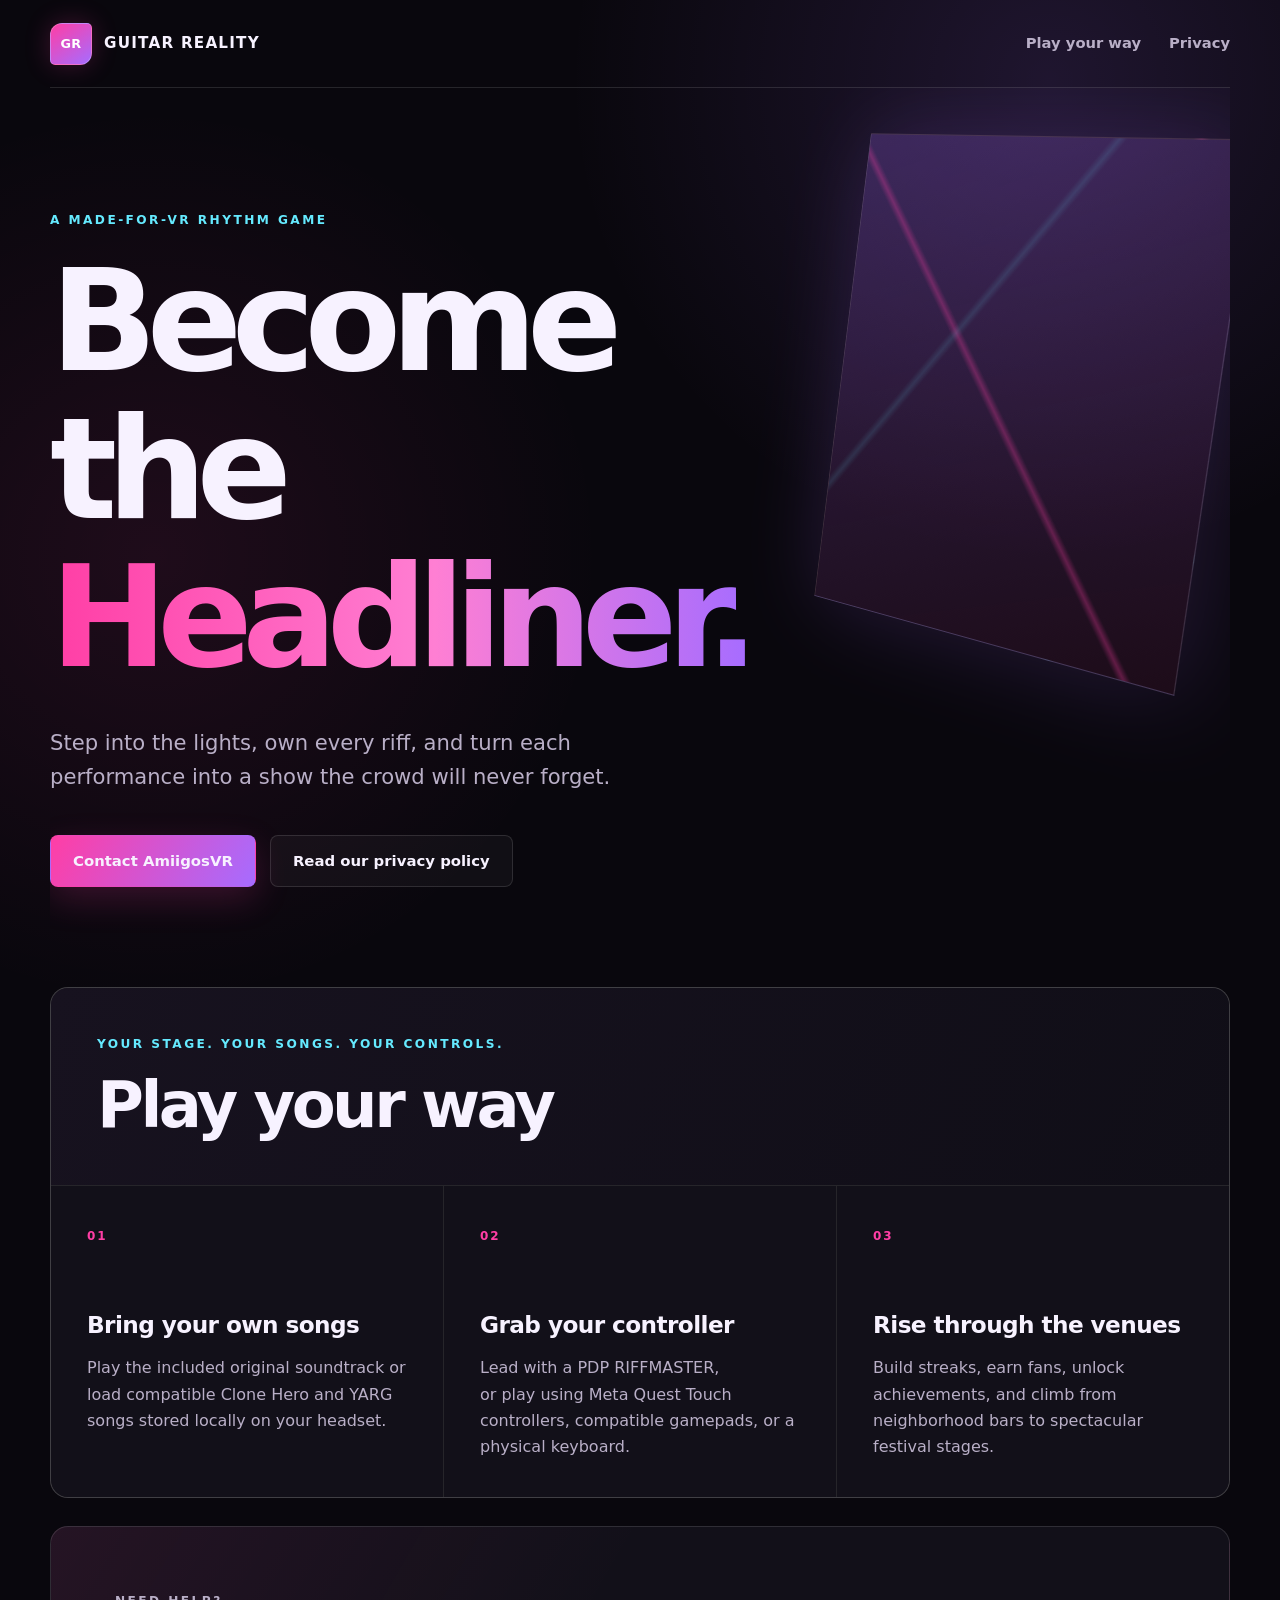
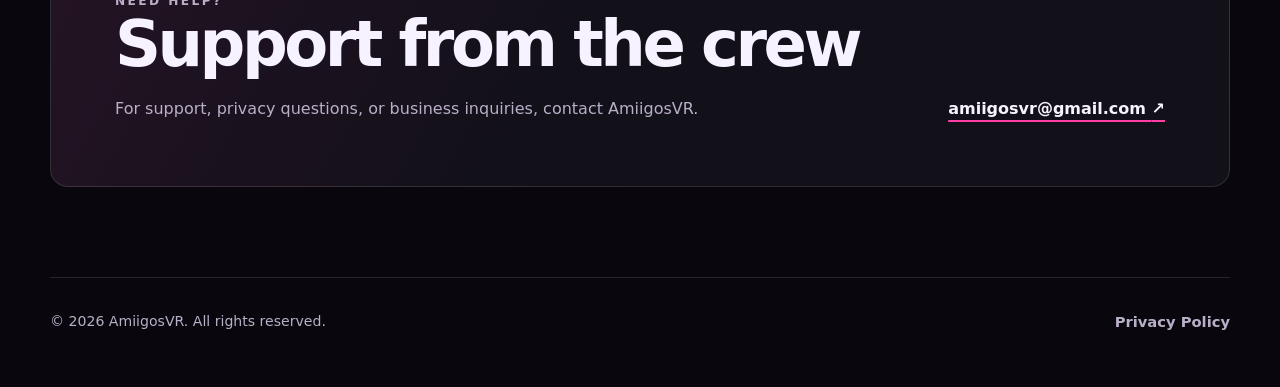
==== index.html @ 7bbe84a9 "Hello World!" ====
<!doctype html>
<html lang="en">
<head>
  <meta charset="utf-8">
  <meta name="viewport" content="width=device-width, initial-scale=1">
  <meta name="description" content="Guitar Reality is a made-for-VR five-fret rhythm game for Meta Quest.">
  <meta name="theme-color" content="#09070d">
  <title>Guitar Reality | Become the Headliner</title>
  <link rel="stylesheet" href="styles.css">
</head>
<body>
  <header class="site-header">
    <a class="brand" href="./" aria-label="Guitar Reality home">
      <span class="brand-mark" aria-hidden="true">GR</span>
      <span>Guitar Reality</span>
    </a>
    <nav aria-label="Primary navigation">
      <a href="#play">Play your way</a>
      <a href="privacy/">Privacy</a>
    </nav>
  </header>

  <main>
    <section class="hero">
      <div class="stage-glow" aria-hidden="true"></div>
      <p class="eyebrow">A made-for-VR rhythm game</p>
      <h1>Become the<br><span>Headliner.</span></h1>
      <p class="hero-copy">
        Step into the lights, own every riff, and turn each performance into a show
        the crowd will never forget.
      </p>
      <div class="hero-actions">
        <a class="button button-primary" href="mailto:amiigosvr@gmail.com">Contact AmiigosVR</a>
        <a class="button button-secondary" href="privacy/">Read our privacy policy</a>
      </div>
    </section>

    <section class="feature-grid" id="play" aria-labelledby="play-title">
      <div class="section-heading">
        <p class="eyebrow">Your stage. Your songs. Your controls.</p>
        <h2 id="play-title">Play your way</h2>
      </div>

      <article class="feature-card">
        <span class="feature-number" aria-hidden="true">01</span>
        <h3>Bring your own songs</h3>
        <p>
          Play the included original soundtrack or load compatible Clone Hero and
          YARG songs stored locally on your headset.
        </p>
      </article>

      <article class="feature-card">
        <span class="feature-number" aria-hidden="true">02</span>
        <h3>Grab your controller</h3>
        <p>
          Lead with a PDP RIFFMASTER, or play using Meta Quest Touch controllers,
          compatible gamepads, or a physical keyboard.
        </p>
      </article>

      <article class="feature-card">
        <span class="feature-number" aria-hidden="true">03</span>
        <h3>Rise through the venues</h3>
        <p>
          Build streaks, earn fans, unlock achievements, and climb from neighborhood
          bars to spectacular festival stages.
        </p>
      </article>
    </section>

    <section class="support-panel" aria-labelledby="support-title">
      <div>
        <p class="eyebrow">Need help?</p>
        <h2 id="support-title">Support from the crew</h2>
        <p>For support, privacy questions, or business inquiries, contact AmiigosVR.</p>
      </div>
      <a class="text-link" href="mailto:amiigosvr@gmail.com">amiigosvr@gmail.com <span aria-hidden="true">&#8599;</span></a>
    </section>
  </main>

  <footer>
    <p>&copy; 2026 AmiigosVR. All rights reserved.</p>
    <a href="privacy/">Privacy Policy</a>
  </footer>
</body>
</html>
---- styles.css ----
:root {
  color-scheme: dark;
  --background: #09070d;
  --surface: #121019;
  --surface-raised: #1a1623;
  --text: #f7f2ff;
  --muted: #b9afc7;
  --line: rgba(255, 255, 255, 0.12);
  --pink: #ff3ea5;
  --violet: #a66cff;
  --cyan: #65eaff;
  --max-width: 1180px;
}

* {
  box-sizing: border-box;
}

html {
  scroll-behavior: smooth;
}

body {
  margin: 0;
  min-width: 320px;
  background:
    radial-gradient(circle at 82% 4%, rgba(166, 108, 255, 0.14), transparent 30rem),
    radial-gradient(circle at 12% 28%, rgba(255, 62, 165, 0.09), transparent 28rem),
    var(--background);
  color: var(--text);
  font-family: Inter, ui-sans-serif, system-ui, -apple-system, BlinkMacSystemFont, "Segoe UI", sans-serif;
  line-height: 1.65;
  -webkit-font-smoothing: antialiased;
}

a {
  color: inherit;
}

a:focus-visible {
  outline: 3px solid var(--cyan);
  outline-offset: 4px;
}

.site-header,
main,
footer {
  width: min(calc(100% - 40px), var(--max-width));
  margin-inline: auto;
}

.site-header {
  display: flex;
  align-items: center;
  justify-content: space-between;
  min-height: 88px;
  border-bottom: 1px solid var(--line);
}

.brand {
  display: inline-flex;
  align-items: center;
  gap: 12px;
  color: var(--text);
  font-size: 0.95rem;
  font-weight: 800;
  letter-spacing: 0.08em;
  text-decoration: none;
  text-transform: uppercase;
}

.brand-mark {
  display: grid;
  width: 42px;
  height: 42px;
  place-items: center;
  border: 1px solid rgba(255, 255, 255, 0.22);
  border-radius: 12px 5px 12px 5px;
  background: linear-gradient(145deg, var(--pink), var(--violet));
  box-shadow: 0 0 26px rgba(255, 62, 165, 0.22);
  color: white;
  font-size: 0.8rem;
  letter-spacing: 0.03em;
}

nav {
  display: flex;
  gap: 28px;
}

nav a,
footer a {
  color: var(--muted);
  font-size: 0.92rem;
  font-weight: 650;
  text-decoration: none;
}

nav a:hover,
nav a[aria-current="page"],
footer a:hover {
  color: var(--text);
}

.hero {
  position: relative;
  overflow: hidden;
  min-height: 690px;
  padding: 122px 0 100px;
}

.stage-glow {
  position: absolute;
  z-index: -1;
  top: 50px;
  right: 2%;
  width: 390px;
  height: 510px;
  transform: perspective(600px) rotateY(-17deg) rotateZ(8deg);
  border: 1px solid rgba(255, 255, 255, 0.12);
  background:
    linear-gradient(125deg, transparent 35%, rgba(101, 234, 255, 0.12) 36%, transparent 37%),
    linear-gradient(55deg, transparent 45%, rgba(255, 62, 165, 0.3) 46%, transparent 47%),
    linear-gradient(160deg, rgba(166, 108, 255, 0.26), rgba(255, 62, 165, 0.08));
  box-shadow: 0 0 90px rgba(166, 108, 255, 0.18);
}

.eyebrow {
  margin: 0 0 18px;
  color: var(--cyan);
  font-size: 0.76rem;
  font-weight: 850;
  letter-spacing: 0.2em;
  text-transform: uppercase;
}

h1,
h2,
h3,
p {
  text-wrap: pretty;
}

h1,
h2,
h3 {
  line-height: 1.05;
}

.hero h1 {
  max-width: 780px;
  margin: 0;
  font-size: clamp(4.4rem, 11vw, 9.2rem);
  letter-spacing: -0.075em;
}

.hero h1 span {
  background: linear-gradient(90deg, var(--pink), #ff7fd3 55%, var(--violet));
  background-clip: text;
  color: transparent;
}

.hero-copy {
  max-width: 620px;
  margin: 34px 0 0;
  color: var(--muted);
  font-size: clamp(1.08rem, 2vw, 1.32rem);
}

.hero-actions {
  display: flex;
  flex-wrap: wrap;
  gap: 14px;
  margin-top: 40px;
}

.button {
  display: inline-flex;
  min-height: 52px;
  align-items: center;
  justify-content: center;
  padding: 0 22px;
  border: 1px solid transparent;
  border-radius: 8px;
  font-size: 0.93rem;
  font-weight: 800;
  text-decoration: none;
}

.button-primary {
  background: linear-gradient(120deg, var(--pink), var(--violet));
  box-shadow: 0 12px 35px rgba(255, 62, 165, 0.18);
}

.button-primary:hover {
  filter: brightness(1.12);
}

.button-secondary {
  border-color: var(--line);
  background: rgba(255, 255, 255, 0.035);
}

.button-secondary:hover {
  border-color: rgba(255, 255, 255, 0.3);
  background: rgba(255, 255, 255, 0.07);
}

.feature-grid {
  display: grid;
  grid-template-columns: repeat(3, 1fr);
  gap: 1px;
  overflow: hidden;
  border: 1px solid var(--line);
  border-radius: 18px;
  background: var(--line);
}

.section-heading {
  grid-column: 1 / -1;
  padding: 46px;
  background: linear-gradient(115deg, #17121f, #100e17);
}

.section-heading h2,
.support-panel h2 {
  margin: 0;
  font-size: clamp(2.2rem, 5vw, 4.2rem);
  letter-spacing: -0.055em;
}

.feature-card {
  min-height: 310px;
  padding: 36px;
  background: var(--surface);
}

.feature-number {
  color: var(--pink);
  font-size: 0.75rem;
  font-weight: 850;
  letter-spacing: 0.15em;
}

.feature-card h3 {
  margin: 64px 0 18px;
  font-size: 1.45rem;
  letter-spacing: -0.025em;
}

.feature-card p,
.support-panel p {
  margin: 0;
  color: var(--muted);
}

.support-panel {
  display: flex;
  align-items: end;
  justify-content: space-between;
  gap: 40px;
  margin-top: 28px;
  padding: 64px;
  border: 1px solid var(--line);
  border-radius: 18px;
  background:
    linear-gradient(120deg, rgba(255, 62, 165, 0.08), transparent 45%),
    var(--surface);
}

.support-panel p:not(.eyebrow) {
  max-width: 620px;
  margin-top: 18px;
}

.text-link {
  flex: 0 0 auto;
  color: var(--text);
  font-weight: 800;
  text-decoration-color: var(--pink);
  text-decoration-thickness: 2px;
  text-underline-offset: 6px;
}

.text-link:hover {
  color: var(--cyan);
}

footer {
  display: flex;
  justify-content: space-between;
  gap: 30px;
  margin-top: 90px;
  padding: 32px 0 52px;
  border-top: 1px solid var(--line);
  color: var(--muted);
  font-size: 0.88rem;
}

footer p {
  margin: 0;
}

.policy-shell {
  display: grid;
  grid-template-columns: minmax(250px, 0.72fr) minmax(0, 1.5fr);
  gap: clamp(50px, 8vw, 130px);
  padding-top: 92px;
}

.policy-intro {
  position: sticky;
  top: 40px;
  align-self: start;
}

.policy-intro h1 {
  margin: 0 0 28px;
  font-size: clamp(3.8rem, 7vw, 6.6rem);
  letter-spacing: -0.07em;
}

.effective-date {
  margin: 0 0 26px;
  color: var(--muted);
}

.policy-content {
  overflow: hidden;
  border: 1px solid var(--line);
  border-radius: 18px;
  background: rgba(18, 16, 25, 0.78);
}

.policy-lead {
  margin: 0;
  padding: 42px;
  border-bottom: 1px solid var(--line);
  color: var(--text);
  font-size: 1.3rem;
}

.policy-content section {
  padding: 38px 42px;
  border-bottom: 1px solid var(--line);
}

.policy-content section:last-child {
  border-bottom: 0;
}

.policy-content h2 {
  display: flex;
  gap: 14px;
  margin: 0 0 22px;
  font-size: 1.32rem;
  letter-spacing: -0.02em;
}

.policy-content h2 span {
  padding-top: 3px;
  color: var(--pink);
  font-size: 0.68rem;
  letter-spacing: 0.12em;
}

.policy-content p {
  margin: 0 0 16px;
  color: var(--muted);
}

.policy-content p:last-child {
  margin-bottom: 0;
}

.policy-content a {
  color: var(--cyan);
  text-underline-offset: 3px;
}

@media (max-width: 820px) {
  .hero {
    min-height: auto;
    padding: 88px 0;
  }

  .stage-glow {
    right: -230px;
    opacity: 0.7;
  }

  .feature-grid {
    grid-template-columns: 1fr;
  }

  .feature-card {
    min-height: 0;
  }

  .feature-card h3 {
    margin-top: 40px;
  }

  .support-panel {
    align-items: start;
    flex-direction: column;
    padding: 42px;
  }

  .policy-shell {
    grid-template-columns: 1fr;
    padding-top: 68px;
  }

  .policy-intro {
    position: static;
  }
}

@media (max-width: 560px) {
  .site-header,
  main,
  footer {
    width: min(calc(100% - 28px), var(--max-width));
  }

  .site-header {
    align-items: flex-start;
    flex-direction: column;
    justify-content: center;
    gap: 16px;
    padding: 18px 0;
  }

  nav {
    gap: 20px;
  }

  .hero h1 {
    font-size: clamp(3.5rem, 18vw, 5.6rem);
  }

  .hero-actions,
  .button {
    width: 100%;
  }

  .section-heading,
  .feature-card,
  .support-panel,
  .policy-lead,
  .policy-content section {
    padding: 30px 25px;
  }

  footer {
    align-items: flex-start;
    flex-direction: column;
  }
}

@media (prefers-reduced-motion: reduce) {
  html {
    scroll-behavior: auto;
  }
}
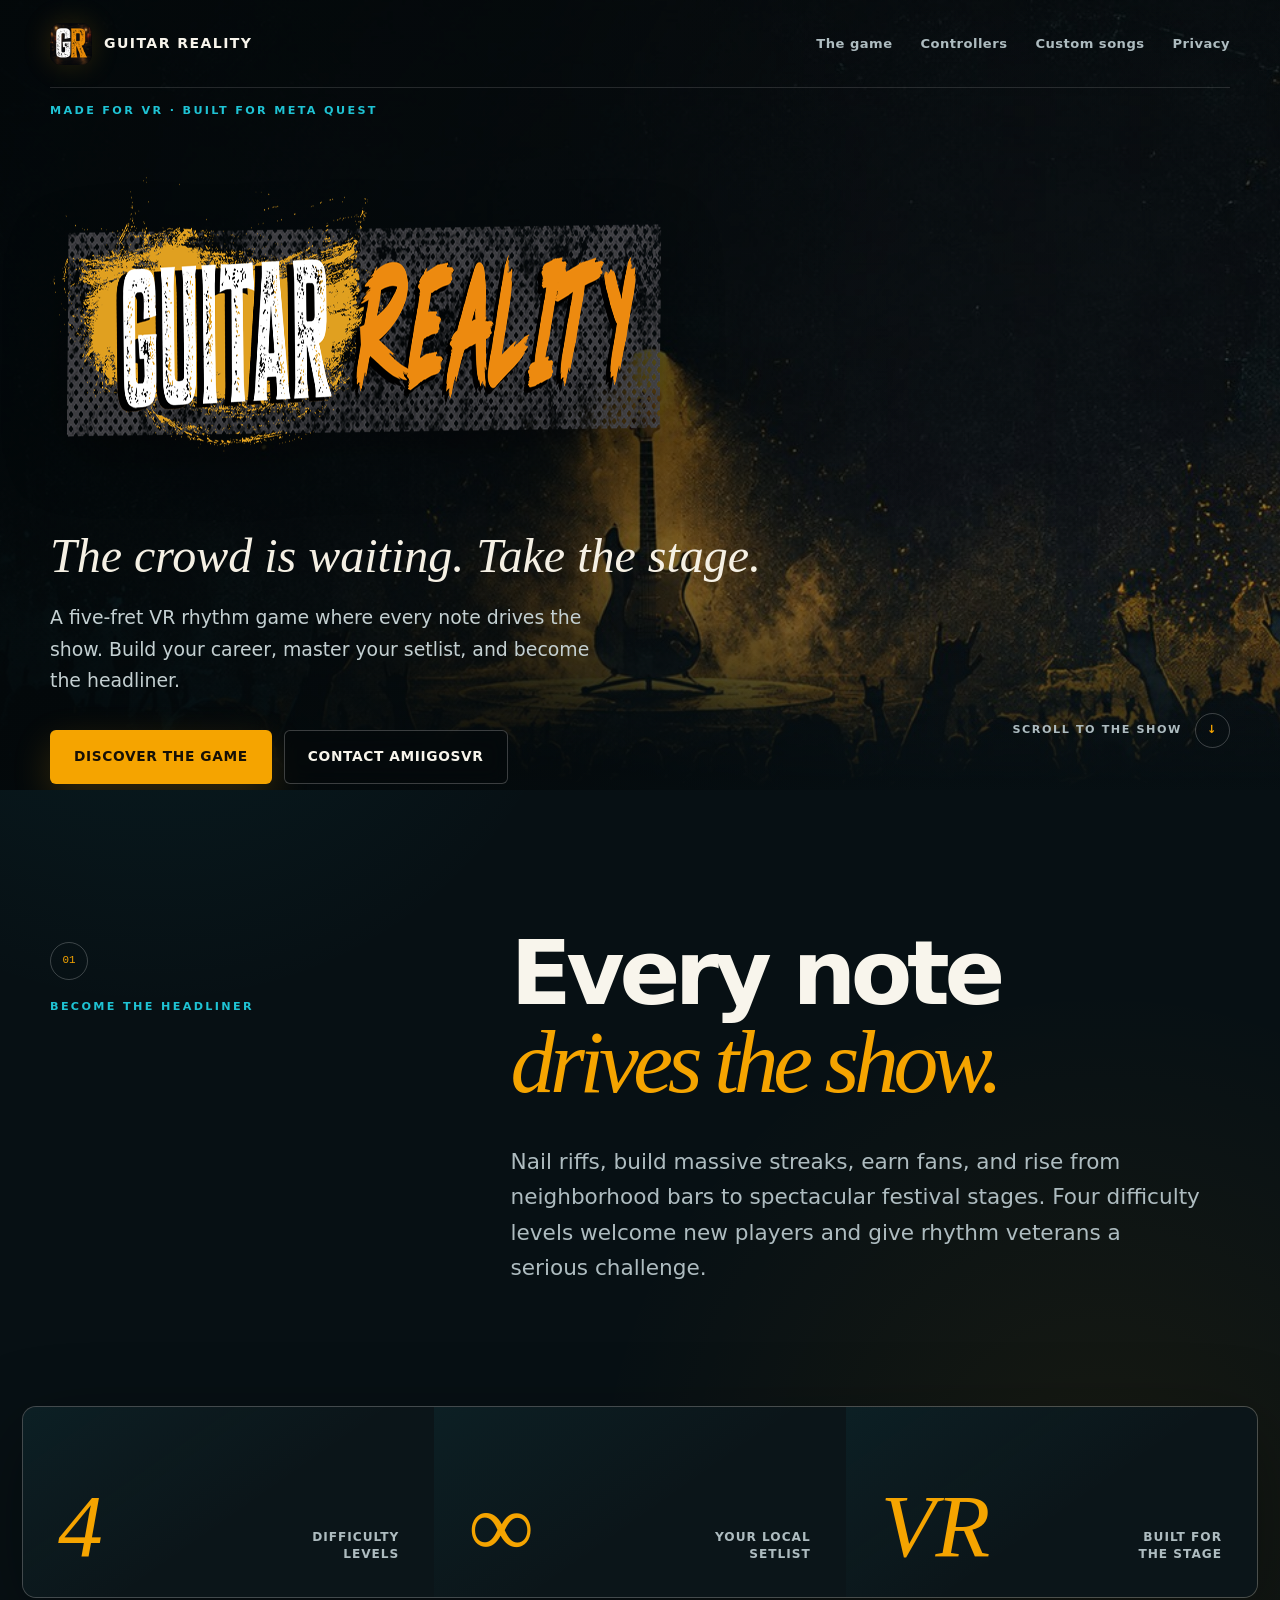
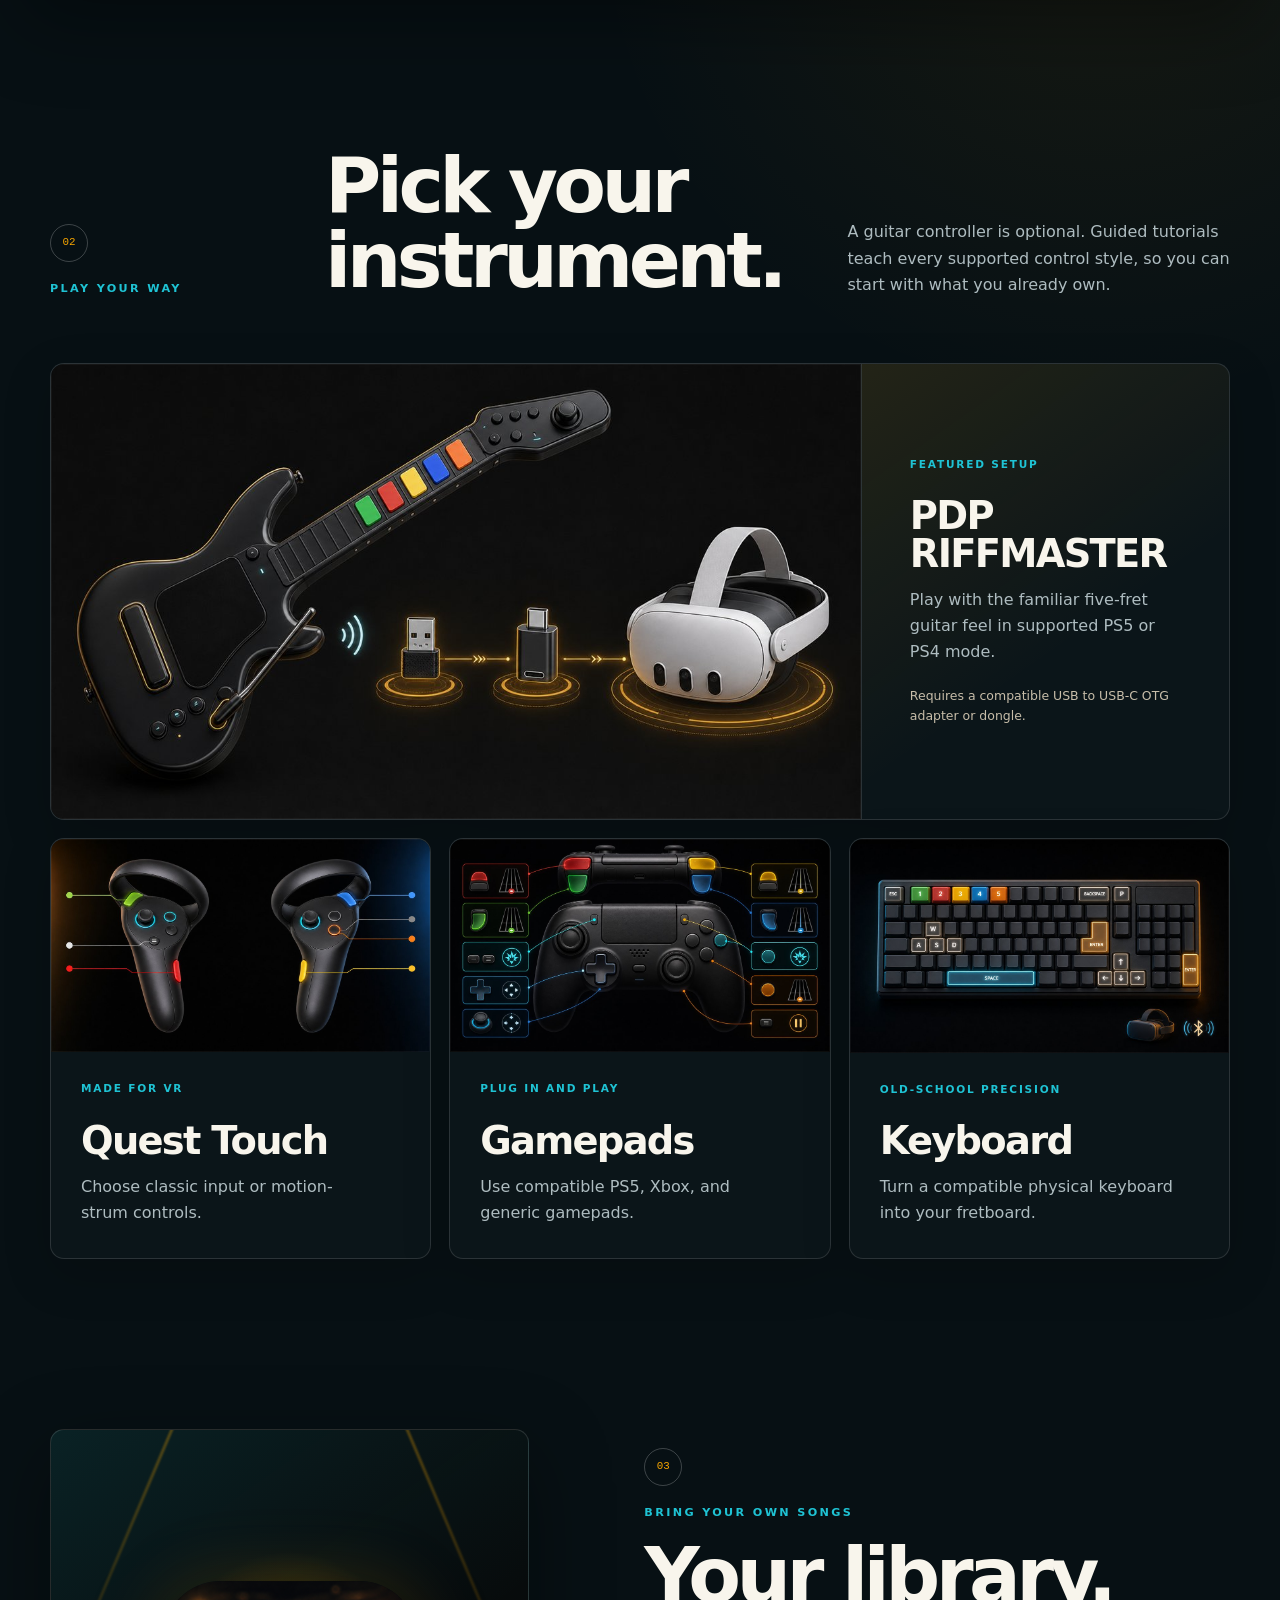
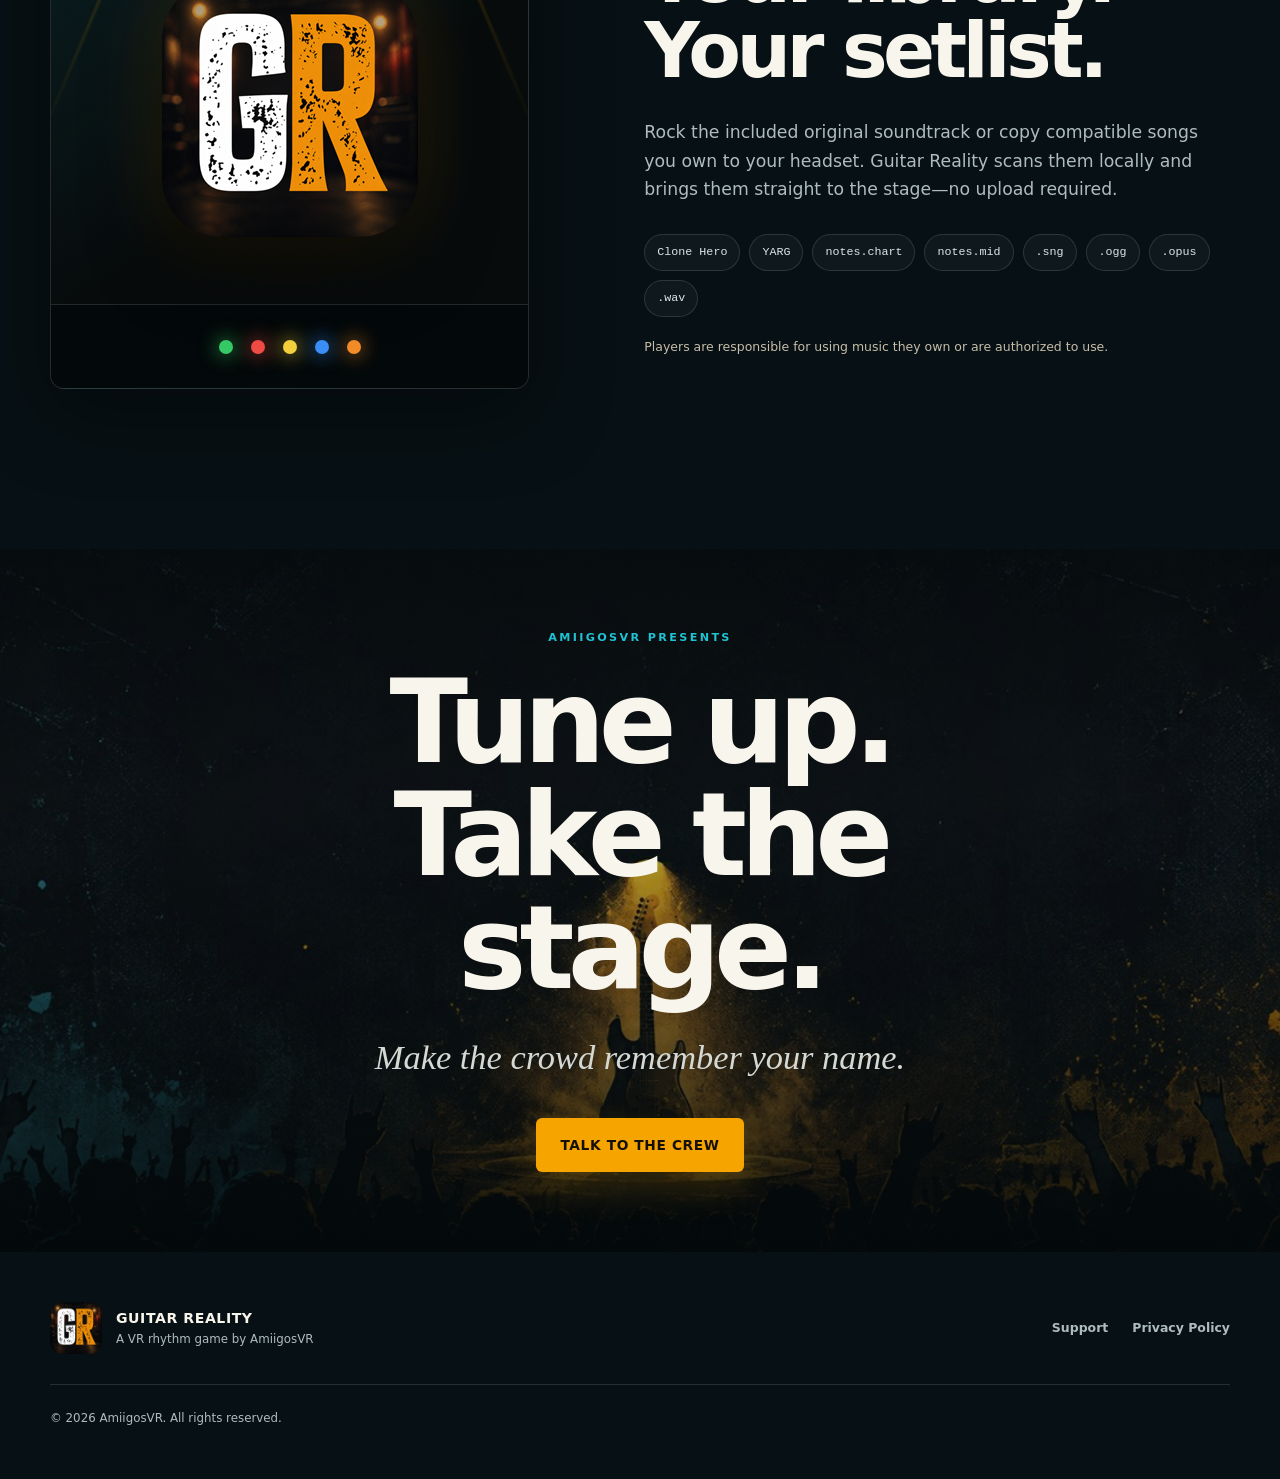
==== commit 81ae246e: "Update UI" ====
--- a/index.html
+++ b/index.html
@@ -3,85 +3,208 @@
 <head>
   <meta charset="utf-8">
   <meta name="viewport" content="width=device-width, initial-scale=1">
-  <meta name="description" content="Guitar Reality is a made-for-VR five-fret rhythm game for Meta Quest.">
-  <meta name="theme-color" content="#09070d">
+  <meta name="description" content="Guitar Reality is a made-for-VR five-fret rhythm game for Meta Quest. Bring your own compatible Clone Hero and YARG songs and play your way.">
+  <meta name="theme-color" content="#071014">
+  <meta property="og:type" content="website">
+  <meta property="og:title" content="Guitar Reality | Become the Headliner">
+  <meta property="og:description" content="Take the stage in a made-for-VR five-fret rhythm game built around your music and your way to play.">
+  <meta property="og:image" content="https://amiigosvr.github.io/guitar-reality-site/assets/stage-hero.jpg">
+  <meta property="og:url" content="https://amiigosvr.github.io/guitar-reality-site/">
+  <meta name="twitter:card" content="summary_large_image">
+  <link rel="canonical" href="https://amiigosvr.github.io/guitar-reality-site/">
+  <link rel="icon" type="image/png" href="assets/app-icon.png">
   <title>Guitar Reality | Become the Headliner</title>
   <link rel="stylesheet" href="styles.css">
 </head>
-<body>
+<body class="home-page">
+  <a class="skip-link" href="#main-content">Skip to content</a>
+
   <header class="site-header">
     <a class="brand" href="./" aria-label="Guitar Reality home">
-      <span class="brand-mark" aria-hidden="true">GR</span>
+      <img src="assets/app-icon.png" alt="" width="42" height="42">
       <span>Guitar Reality</span>
     </a>
     <nav aria-label="Primary navigation">
-      <a href="#play">Play your way</a>
+      <a href="#game">The game</a>
+      <a href="#controllers">Controllers</a>
+      <a href="#songs">Custom songs</a>
       <a href="privacy/">Privacy</a>
     </nav>
   </header>
 
-  <main>
-    <section class="hero">
-      <div class="stage-glow" aria-hidden="true"></div>
-      <p class="eyebrow">A made-for-VR rhythm game</p>
-      <h1>Become the<br><span>Headliner.</span></h1>
-      <p class="hero-copy">
-        Step into the lights, own every riff, and turn each performance into a show
-        the crowd will never forget.
-      </p>
-      <div class="hero-actions">
-        <a class="button button-primary" href="mailto:amiigosvr@gmail.com">Contact AmiigosVR</a>
-        <a class="button button-secondary" href="privacy/">Read our privacy policy</a>
-      </div>
-    </section>
-
-    <section class="feature-grid" id="play" aria-labelledby="play-title">
+  <main id="main-content">
+    <section class="hero" aria-labelledby="hero-title">
+      <div class="hero-art" aria-hidden="true"></div>
+      <div class="hero-content">
+        <p class="eyebrow">Made for VR &middot; Built for Meta Quest</p>
+        <h1 id="hero-title" class="sr-only">Guitar Reality</h1>
+        <img class="hero-logo" src="assets/guitar-reality-logo.png" alt="Guitar Reality" width="1400" height="370">
+        <p class="hero-tagline">The crowd is waiting. Take the stage.</p>
+        <p class="hero-copy">
+          A five-fret VR rhythm game where every note drives the show. Build your
+          career, master your setlist, and become the headliner.
+        </p>
+        <div class="hero-actions">
+          <a class="button button-primary" href="#game">Discover the game</a>
+          <a class="button button-ghost" href="mailto:amiigosvr@gmail.com">Contact AmiigosVR</a>
+        </div>
+      </div>
+      <a class="scroll-cue" href="#game" aria-label="Continue to game details">
+        <span>Scroll to the show</span>
+        <span aria-hidden="true">&#8595;</span>
+      </a>
+    </section>
+
+    <section class="show-intro section-shell" id="game" aria-labelledby="show-title">
+      <div class="section-kicker">
+        <span class="section-number">01</span>
+        <p class="eyebrow">Become the headliner</p>
+      </div>
+      <div class="section-copy">
+        <h2 id="show-title">Every note<br><em>drives the show.</em></h2>
+        <p>
+          Nail riffs, build massive streaks, earn fans, and rise from neighborhood
+          bars to spectacular festival stages. Four difficulty levels welcome new
+          players and give rhythm veterans a serious challenge.
+        </p>
+      </div>
+    </section>
+
+    <section class="signal-strip" aria-label="Game highlights">
+      <article>
+        <strong>4</strong>
+        <span>Difficulty levels</span>
+      </article>
+      <article>
+        <strong>&infin;</strong>
+        <span>Your local setlist</span>
+      </article>
+      <article>
+        <strong>VR</strong>
+        <span>Built for the stage</span>
+      </article>
+    </section>
+
+    <section class="controllers section-shell" id="controllers" aria-labelledby="controllers-title">
       <div class="section-heading">
-        <p class="eyebrow">Your stage. Your songs. Your controls.</p>
-        <h2 id="play-title">Play your way</h2>
-      </div>
-
-      <article class="feature-card">
-        <span class="feature-number" aria-hidden="true">01</span>
-        <h3>Bring your own songs</h3>
+        <div>
+          <span class="section-number">02</span>
+          <p class="eyebrow">Play your way</p>
+        </div>
+        <h2 id="controllers-title">Pick your instrument.</h2>
         <p>
-          Play the included original soundtrack or load compatible Clone Hero and
-          YARG songs stored locally on your headset.
-        </p>
-      </article>
-
-      <article class="feature-card">
-        <span class="feature-number" aria-hidden="true">02</span>
-        <h3>Grab your controller</h3>
+          A guitar controller is optional. Guided tutorials teach every supported
+          control style, so you can start with what you already own.
+        </p>
+      </div>
+
+      <div class="controller-grid">
+        <article class="controller-card controller-card-featured">
+          <div class="controller-image">
+            <img src="assets/riffmaster.jpg" alt="PDP RIFFMASTER guitar controller connected to a Meta Quest headset through a USB adapter" width="1200" height="675" loading="lazy">
+          </div>
+          <div class="controller-copy">
+            <p class="card-label">Featured setup</p>
+            <h3>PDP RIFFMASTER</h3>
+            <p>Play with the familiar five-fret guitar feel in supported PS5 or PS4 mode.</p>
+            <p class="fine-print">Requires a compatible USB to USB-C OTG adapter or dongle.</p>
+          </div>
+        </article>
+
+        <article class="controller-card">
+          <div class="controller-image">
+            <img src="assets/touch-controllers.jpg" alt="Meta Quest Touch controllers with Guitar Reality fret mappings" width="1200" height="675" loading="lazy">
+          </div>
+          <div class="controller-copy">
+            <p class="card-label">Made for VR</p>
+            <h3>Quest Touch</h3>
+            <p>Choose classic input or motion-strum controls.</p>
+          </div>
+        </article>
+
+        <article class="controller-card">
+          <div class="controller-image">
+            <img src="assets/gamepad.jpg" alt="Gamepad with Guitar Reality fret mappings" width="1200" height="675" loading="lazy">
+          </div>
+          <div class="controller-copy">
+            <p class="card-label">Plug in and play</p>
+            <h3>Gamepads</h3>
+            <p>Use compatible PS5, Xbox, and generic gamepads.</p>
+          </div>
+        </article>
+
+        <article class="controller-card">
+          <div class="controller-image">
+            <img src="assets/keyboard.jpg" alt="Physical keyboard with Guitar Reality fret mappings" width="1200" height="675" loading="lazy">
+          </div>
+          <div class="controller-copy">
+            <p class="card-label">Old-school precision</p>
+            <h3>Keyboard</h3>
+            <p>Turn a compatible physical keyboard into your fretboard.</p>
+          </div>
+        </article>
+      </div>
+    </section>
+
+    <section class="songs section-shell" id="songs" aria-labelledby="songs-title">
+      <div class="song-stage" aria-hidden="true">
+        <img src="assets/app-icon.png" alt="" width="256" height="256" loading="lazy">
+        <div class="fret-line">
+          <span class="fret fret-green"></span>
+          <span class="fret fret-red"></span>
+          <span class="fret fret-yellow"></span>
+          <span class="fret fret-blue"></span>
+          <span class="fret fret-orange"></span>
+        </div>
+      </div>
+      <div class="song-copy">
+        <span class="section-number">03</span>
+        <p class="eyebrow">Bring your own songs</p>
+        <h2 id="songs-title">Your library.<br>Your setlist.</h2>
         <p>
-          Lead with a PDP RIFFMASTER, or play using Meta Quest Touch controllers,
-          compatible gamepads, or a physical keyboard.
-        </p>
-      </article>
-
-      <article class="feature-card">
-        <span class="feature-number" aria-hidden="true">03</span>
-        <h3>Rise through the venues</h3>
-        <p>
-          Build streaks, earn fans, unlock achievements, and climb from neighborhood
-          bars to spectacular festival stages.
-        </p>
-      </article>
-    </section>
-
-    <section class="support-panel" aria-labelledby="support-title">
+          Rock the included original soundtrack or copy compatible songs you own to
+          your headset. Guitar Reality scans them locally and brings them straight to
+          the stage&mdash;no upload required.
+        </p>
+        <div class="format-list" aria-label="Supported custom-song formats">
+          <span>Clone Hero</span>
+          <span>YARG</span>
+          <span>notes.chart</span>
+          <span>notes.mid</span>
+          <span>.sng</span>
+          <span>.ogg</span>
+          <span>.opus</span>
+          <span>.wav</span>
+        </div>
+        <p class="fine-print">
+          Players are responsible for using music they own or are authorized to use.
+        </p>
+      </div>
+    </section>
+
+    <section class="finale" aria-labelledby="finale-title">
+      <div class="finale-content">
+        <p class="eyebrow">AmiigosVR presents</p>
+        <h2 id="finale-title">Tune up.<br>Take the stage.</h2>
+        <p>Make the crowd remember your name.</p>
+        <a class="button button-primary" href="mailto:amiigosvr@gmail.com">Talk to the crew</a>
+      </div>
+    </section>
+  </main>
+
+  <footer class="site-footer">
+    <div class="footer-brand">
+      <img src="assets/app-icon.png" alt="" width="52" height="52" loading="lazy">
       <div>
-        <p class="eyebrow">Need help?</p>
-        <h2 id="support-title">Support from the crew</h2>
-        <p>For support, privacy questions, or business inquiries, contact AmiigosVR.</p>
-      </div>
-      <a class="text-link" href="mailto:amiigosvr@gmail.com">amiigosvr@gmail.com <span aria-hidden="true">&#8599;</span></a>
-    </section>
-  </main>
-
-  <footer>
-    <p>&copy; 2026 AmiigosVR. All rights reserved.</p>
-    <a href="privacy/">Privacy Policy</a>
+        <strong>Guitar Reality</strong>
+        <span>A VR rhythm game by AmiigosVR</span>
+      </div>
+    </div>
+    <div class="footer-links">
+      <a href="mailto:amiigosvr@gmail.com">Support</a>
+      <a href="privacy/">Privacy Policy</a>
+    </div>
+    <p class="copyright">&copy; 2026 AmiigosVR. All rights reserved.</p>
   </footer>
 </body>
 </html>
--- a/styles.css
+++ b/styles.css
@@ -1,14 +1,26 @@
 :root {
   color-scheme: dark;
-  --background: #09070d;
-  --surface: #121019;
-  --surface-raised: #1a1623;
-  --text: #f7f2ff;
-  --muted: #b9afc7;
-  --line: rgba(255, 255, 255, 0.12);
-  --pink: #ff3ea5;
-  --violet: #a66cff;
-  --cyan: #65eaff;
+  --ink: #05090b;
+  --ink-blue: #071014;
+  --surface: #0b1519;
+  --surface-raised: #101d21;
+  --surface-warm: #19150d;
+  --paper: #f5f0e4;
+  --text: #f8f5ec;
+  --muted: #aebcc0;
+  --muted-warm: #c7bda9;
+  --line: rgba(255, 255, 255, 0.13);
+  --line-strong: rgba(255, 255, 255, 0.22);
+  --amber: #f5a400;
+  --amber-light: #ffd05a;
+  --teal: #1fc3d4;
+  --teal-dark: #087886;
+  --green: #36ca66;
+  --red: #f04c45;
+  --yellow: #f4d03f;
+  --blue: #3a8ef6;
+  --orange: #f28c28;
+  --shadow: 0 24px 80px rgba(0, 0, 0, 0.38);
   --max-width: 1180px;
 }
 
@@ -18,120 +30,48 @@
 
 html {
   scroll-behavior: smooth;
+  scroll-padding-top: 110px;
 }
 
 body {
   margin: 0;
   min-width: 320px;
   background:
-    radial-gradient(circle at 82% 4%, rgba(166, 108, 255, 0.14), transparent 30rem),
-    radial-gradient(circle at 12% 28%, rgba(255, 62, 165, 0.09), transparent 28rem),
-    var(--background);
+    radial-gradient(circle at 12% 12%, rgba(31, 195, 212, 0.08), transparent 28rem),
+    radial-gradient(circle at 86% 32%, rgba(245, 164, 0, 0.07), transparent 32rem),
+    var(--ink-blue);
   color: var(--text);
   font-family: Inter, ui-sans-serif, system-ui, -apple-system, BlinkMacSystemFont, "Segoe UI", sans-serif;
   line-height: 1.65;
   -webkit-font-smoothing: antialiased;
 }
 
+body::before {
+  position: fixed;
+  z-index: -1;
+  inset: 0;
+  background-image:
+    linear-gradient(rgba(255,255,255,0.018) 1px, transparent 1px),
+    linear-gradient(90deg, rgba(255,255,255,0.018) 1px, transparent 1px);
+  background-size: 48px 48px;
+  content: "";
+  mask-image: linear-gradient(to bottom, black, transparent 70%);
+  pointer-events: none;
+}
+
+img {
+  display: block;
+  max-width: 100%;
+}
+
 a {
   color: inherit;
 }
 
-a:focus-visible {
-  outline: 3px solid var(--cyan);
+a:focus-visible,
+button:focus-visible {
+  outline: 3px solid var(--teal);
   outline-offset: 4px;
-}
-
-.site-header,
-main,
-footer {
-  width: min(calc(100% - 40px), var(--max-width));
-  margin-inline: auto;
-}
-
-.site-header {
-  display: flex;
-  align-items: center;
-  justify-content: space-between;
-  min-height: 88px;
-  border-bottom: 1px solid var(--line);
-}
-
-.brand {
-  display: inline-flex;
-  align-items: center;
-  gap: 12px;
-  color: var(--text);
-  font-size: 0.95rem;
-  font-weight: 800;
-  letter-spacing: 0.08em;
-  text-decoration: none;
-  text-transform: uppercase;
-}
-
-.brand-mark {
-  display: grid;
-  width: 42px;
-  height: 42px;
-  place-items: center;
-  border: 1px solid rgba(255, 255, 255, 0.22);
-  border-radius: 12px 5px 12px 5px;
-  background: linear-gradient(145deg, var(--pink), var(--violet));
-  box-shadow: 0 0 26px rgba(255, 62, 165, 0.22);
-  color: white;
-  font-size: 0.8rem;
-  letter-spacing: 0.03em;
-}
-
-nav {
-  display: flex;
-  gap: 28px;
-}
-
-nav a,
-footer a {
-  color: var(--muted);
-  font-size: 0.92rem;
-  font-weight: 650;
-  text-decoration: none;
-}
-
-nav a:hover,
-nav a[aria-current="page"],
-footer a:hover {
-  color: var(--text);
-}
-
-.hero {
-  position: relative;
-  overflow: hidden;
-  min-height: 690px;
-  padding: 122px 0 100px;
-}
-
-.stage-glow {
-  position: absolute;
-  z-index: -1;
-  top: 50px;
-  right: 2%;
-  width: 390px;
-  height: 510px;
-  transform: perspective(600px) rotateY(-17deg) rotateZ(8deg);
-  border: 1px solid rgba(255, 255, 255, 0.12);
-  background:
-    linear-gradient(125deg, transparent 35%, rgba(101, 234, 255, 0.12) 36%, transparent 37%),
-    linear-gradient(55deg, transparent 45%, rgba(255, 62, 165, 0.3) 46%, transparent 47%),
-    linear-gradient(160deg, rgba(166, 108, 255, 0.26), rgba(255, 62, 165, 0.08));
-  box-shadow: 0 0 90px rgba(166, 108, 255, 0.18);
-}
-
-.eyebrow {
-  margin: 0 0 18px;
-  color: var(--cyan);
-  font-size: 0.76rem;
-  font-weight: 850;
-  letter-spacing: 0.2em;
-  text-transform: uppercase;
 }
 
 h1,
@@ -144,300 +84,1074 @@
 h1,
 h2,
 h3 {
-  line-height: 1.05;
-}
-
-.hero h1 {
-  max-width: 780px;
+  margin-top: 0;
+  line-height: 0.98;
+}
+
+h1,
+h2 {
+  letter-spacing: -0.06em;
+}
+
+em {
+  color: var(--amber);
+  font-family: Georgia, "Times New Roman", serif;
+  font-weight: 500;
+}
+
+.sr-only {
+  position: absolute;
+  width: 1px;
+  height: 1px;
+  overflow: hidden;
+  margin: -1px;
+  padding: 0;
+  border: 0;
+  clip: rect(0, 0, 0, 0);
+  white-space: nowrap;
+}
+
+.skip-link {
+  position: fixed;
+  z-index: 100;
+  top: 12px;
+  left: 12px;
+  transform: translateY(-150%);
+  padding: 10px 15px;
+  border-radius: 6px;
+  background: var(--paper);
+  color: var(--ink);
+  font-weight: 800;
+  text-decoration: none;
+}
+
+.skip-link:focus {
+  transform: translateY(0);
+}
+
+.site-header,
+.section-shell,
+.site-footer {
+  width: min(calc(100% - 44px), var(--max-width));
+  margin-inline: auto;
+}
+
+.site-header {
+  position: relative;
+  z-index: 20;
+  display: flex;
+  min-height: 88px;
+  align-items: center;
+  justify-content: space-between;
+  border-bottom: 1px solid var(--line);
+}
+
+.brand {
+  display: inline-flex;
+  align-items: center;
+  gap: 12px;
+  font-size: 0.88rem;
+  font-weight: 900;
+  letter-spacing: 0.1em;
+  text-decoration: none;
+  text-transform: uppercase;
+}
+
+.brand img {
+  border-radius: 11px;
+  box-shadow: 0 0 28px rgba(245, 164, 0, 0.17);
+}
+
+nav {
+  display: flex;
+  align-items: center;
+  gap: 28px;
+}
+
+nav a {
+  position: relative;
+  color: var(--muted);
+  font-size: 0.82rem;
+  font-weight: 760;
+  letter-spacing: 0.035em;
+  text-decoration: none;
+}
+
+nav a::after {
+  position: absolute;
+  right: 0;
+  bottom: -9px;
+  left: 0;
+  height: 2px;
+  transform: scaleX(0);
+  background: var(--amber);
+  content: "";
+  transition: transform 180ms ease;
+}
+
+nav a:hover,
+nav a[aria-current="page"] {
+  color: var(--text);
+}
+
+nav a:hover::after,
+nav a[aria-current="page"]::after {
+  transform: scaleX(1);
+}
+
+.eyebrow {
   margin: 0;
-  font-size: clamp(4.4rem, 11vw, 9.2rem);
-  letter-spacing: -0.075em;
-}
-
-.hero h1 span {
-  background: linear-gradient(90deg, var(--pink), #ff7fd3 55%, var(--violet));
-  background-clip: text;
-  color: transparent;
+  color: var(--teal);
+  font-size: 0.7rem;
+  font-weight: 900;
+  letter-spacing: 0.21em;
+  text-transform: uppercase;
+}
+
+.section-number {
+  display: inline-grid;
+  width: 38px;
+  height: 38px;
+  margin-bottom: 18px;
+  place-items: center;
+  border: 1px solid var(--line-strong);
+  border-radius: 50%;
+  color: var(--amber);
+  font-family: ui-monospace, SFMono-Regular, Menlo, Consolas, monospace;
+  font-size: 0.68rem;
+}
+
+.button {
+  display: inline-flex;
+  min-height: 54px;
+  align-items: center;
+  justify-content: center;
+  padding: 0 23px;
+  border: 1px solid transparent;
+  border-radius: 6px;
+  font-size: 0.86rem;
+  font-weight: 900;
+  letter-spacing: 0.045em;
+  text-decoration: none;
+  text-transform: uppercase;
+  transition: transform 180ms ease, background-color 180ms ease, border-color 180ms ease, box-shadow 180ms ease;
+}
+
+.button:hover {
+  transform: translateY(-2px);
+}
+
+.button-primary {
+  background: var(--amber);
+  box-shadow: 0 14px 38px rgba(245, 164, 0, 0.2);
+  color: #171005;
+}
+
+.button-primary:hover {
+  background: var(--amber-light);
+  box-shadow: 0 18px 46px rgba(245, 164, 0, 0.28);
+}
+
+.button-ghost {
+  border-color: var(--line-strong);
+  background: rgba(5, 9, 11, 0.5);
+  backdrop-filter: blur(10px);
+}
+
+.button-ghost:hover {
+  border-color: rgba(255, 255, 255, 0.42);
+  background: rgba(255, 255, 255, 0.08);
+}
+
+/* Home hero */
+
+.hero {
+  position: relative;
+  display: grid;
+  min-height: min(790px, calc(100svh - 28px));
+  overflow: hidden;
+  margin-top: -88px;
+  align-items: center;
+  isolation: isolate;
+}
+
+.hero-art {
+  position: absolute;
+  z-index: -2;
+  inset: 0;
+  background-image: url("assets/stage-hero.jpg");
+  background-position: center;
+  background-size: cover;
+  animation: hero-reveal 900ms ease-out both;
+}
+
+.hero::before {
+  position: absolute;
+  z-index: -1;
+  inset: 0;
+  background:
+    linear-gradient(90deg, rgba(3, 8, 10, 0.94) 0%, rgba(3, 8, 10, 0.66) 44%, rgba(3, 8, 10, 0.15) 72%),
+    linear-gradient(0deg, var(--ink-blue) 0%, transparent 28%, rgba(3, 8, 10, 0.5) 100%);
+  content: "";
+}
+
+.hero-content {
+  width: min(calc(100% - 44px), var(--max-width));
+  margin: 96px auto 0;
+}
+
+.hero-logo {
+  width: min(620px, 72vw);
+  margin: 20px 0 18px;
+  filter: drop-shadow(0 18px 28px rgba(0, 0, 0, 0.55));
+}
+
+.hero-tagline {
+  margin: 0;
+  color: var(--paper);
+  font-family: Georgia, "Times New Roman", serif;
+  font-size: clamp(1.75rem, 3.8vw, 3rem);
+  font-style: italic;
+  line-height: 1.12;
 }
 
 .hero-copy {
-  max-width: 620px;
-  margin: 34px 0 0;
-  color: var(--muted);
-  font-size: clamp(1.08rem, 2vw, 1.32rem);
+  max-width: 590px;
+  margin: 20px 0 0;
+  color: #c4d0d2;
+  font-size: clamp(1rem, 1.8vw, 1.18rem);
 }
 
 .hero-actions {
   display: flex;
   flex-wrap: wrap;
-  gap: 14px;
-  margin-top: 40px;
-}
-
-.button {
-  display: inline-flex;
-  min-height: 52px;
+  gap: 12px;
+  margin-top: 34px;
+}
+
+.scroll-cue {
+  position: absolute;
+  right: max(22px, calc((100% - var(--max-width)) / 2));
+  bottom: 42px;
+  display: flex;
+  align-items: center;
+  gap: 13px;
+  color: var(--muted);
+  font-size: 0.7rem;
+  font-weight: 800;
+  letter-spacing: 0.14em;
+  text-decoration: none;
+  text-transform: uppercase;
+}
+
+.scroll-cue span:last-child {
+  display: grid;
+  width: 35px;
+  height: 35px;
+  place-items: center;
+  border: 1px solid var(--line-strong);
+  border-radius: 50%;
+  color: var(--amber);
+}
+
+@keyframes hero-reveal {
+  from { transform: scale(1.035); opacity: 0.45; }
+  to { transform: scale(1); opacity: 1; }
+}
+
+/* Main feature sections */
+
+.show-intro {
+  display: grid;
+  grid-template-columns: 0.72fr 1.5fr;
+  gap: clamp(50px, 9vw, 140px);
+  padding-block: 140px 120px;
+}
+
+.section-kicker {
+  padding-top: 12px;
+}
+
+.section-copy h2,
+.section-heading h2,
+.song-copy h2,
+.finale h2,
+.summary-heading h2 {
+  margin: 0;
+  font-size: clamp(3rem, 7vw, 6.5rem);
+}
+
+.section-copy p {
+  max-width: 690px;
+  margin: 38px 0 0;
+  color: var(--muted);
+  font-size: clamp(1.08rem, 2vw, 1.35rem);
+}
+
+.signal-strip {
+  display: grid;
+  width: min(calc(100% - 44px), 1360px);
+  margin: 0 auto;
+  grid-template-columns: repeat(3, 1fr);
+  overflow: hidden;
+  border: 1px solid var(--line);
+  border-radius: 14px;
+  background: var(--line);
+  box-shadow: var(--shadow);
+}
+
+.signal-strip article {
+  display: flex;
+  min-height: 190px;
+  align-items: flex-end;
+  justify-content: space-between;
+  gap: 20px;
+  padding: 35px;
+  background:
+    linear-gradient(145deg, rgba(31, 195, 212, 0.06), transparent 55%),
+    var(--surface);
+}
+
+.signal-strip strong {
+  color: var(--amber);
+  font-family: Georgia, "Times New Roman", serif;
+  font-size: clamp(3.7rem, 7vw, 6rem);
+  font-style: italic;
+  font-weight: 500;
+  line-height: 0.8;
+}
+
+.signal-strip span {
+  max-width: 110px;
+  color: var(--muted);
+  font-size: 0.76rem;
+  font-weight: 800;
+  letter-spacing: 0.08em;
+  line-height: 1.35;
+  text-align: right;
+  text-transform: uppercase;
+}
+
+.controllers {
+  padding-block: 150px;
+}
+
+.section-heading {
+  display: grid;
+  grid-template-columns: 0.5fr 1.05fr 0.85fr;
+  gap: 50px;
+  align-items: end;
+  margin-bottom: 64px;
+}
+
+.section-heading h2 {
+  font-size: clamp(3rem, 6vw, 5.5rem);
+}
+
+.section-heading > p {
+  margin: 0;
+  color: var(--muted);
+}
+
+.controller-grid {
+  display: grid;
+  grid-template-columns: repeat(3, 1fr);
+  gap: 18px;
+}
+
+.controller-card {
+  overflow: hidden;
+  border: 1px solid var(--line);
+  border-radius: 14px;
+  background: var(--surface);
+  box-shadow: 0 16px 48px rgba(0,0,0,0.18);
+}
+
+.controller-card-featured {
+  display: grid;
+  grid-column: 1 / -1;
+  grid-template-columns: 1.65fr 0.75fr;
+}
+
+.controller-image {
+  position: relative;
+  overflow: hidden;
+  aspect-ratio: 16 / 9;
+  background: #030505;
+}
+
+.controller-image::after {
+  position: absolute;
+  inset: 0;
+  border: 1px solid rgba(255,255,255,0.045);
+  content: "";
+  pointer-events: none;
+}
+
+.controller-image img {
+  width: 100%;
+  height: 100%;
+  object-fit: cover;
+  transition: transform 500ms ease;
+}
+
+.controller-card:hover .controller-image img {
+  transform: scale(1.018);
+}
+
+.controller-copy {
+  padding: 28px 30px 32px;
+}
+
+.controller-card-featured .controller-copy {
+  display: flex;
+  flex-direction: column;
+  justify-content: center;
+  padding: 48px;
+  border-left: 1px solid var(--line);
+  background: linear-gradient(145deg, rgba(245, 164, 0, 0.1), transparent 60%);
+}
+
+.card-label {
+  margin: 0 0 24px;
+  color: var(--teal);
+  font-size: 0.66rem;
+  font-weight: 900;
+  letter-spacing: 0.17em;
+  text-transform: uppercase;
+}
+
+.controller-copy h3 {
+  margin: 0 0 14px;
+  font-size: clamp(1.65rem, 3vw, 2.6rem);
+  letter-spacing: -0.045em;
+}
+
+.controller-copy > p:not(.card-label) {
+  margin: 0;
+  color: var(--muted);
+}
+
+.fine-print,
+.controller-copy .fine-print {
+  margin-top: 20px !important;
+  color: var(--muted-warm) !important;
+  font-size: 0.78rem;
+}
+
+.songs {
+  display: grid;
+  grid-template-columns: minmax(0, 0.9fr) minmax(0, 1.1fr);
+  gap: clamp(55px, 9vw, 130px);
+  align-items: center;
+  padding-block: 20px 160px;
+}
+
+.song-stage {
+  position: relative;
+  display: grid;
+  min-height: 560px;
+  overflow: hidden;
+  place-items: center;
+  border: 1px solid var(--line);
+  border-radius: 14px;
+  background:
+    radial-gradient(circle at 50% 42%, rgba(245, 164, 0, 0.34), transparent 28%),
+    linear-gradient(145deg, rgba(31, 195, 212, 0.12), transparent 55%),
+    #070b0c;
+  box-shadow: var(--shadow);
+}
+
+.song-stage::before,
+.song-stage::after {
+  position: absolute;
+  top: -10%;
+  width: 2px;
+  height: 72%;
+  transform-origin: top;
+  background: linear-gradient(var(--amber), transparent);
+  content: "";
+  filter: blur(1px);
+  opacity: 0.55;
+}
+
+.song-stage::before {
+  left: 30%;
+  transform: rotate(23deg);
+}
+
+.song-stage::after {
+  right: 30%;
+  transform: rotate(-23deg);
+}
+
+.song-stage img {
+  z-index: 1;
+  width: min(54%, 256px);
+  border-radius: 23%;
+  box-shadow: 0 28px 70px rgba(0,0,0,0.55), 0 0 75px rgba(245,164,0,0.18);
+}
+
+.fret-line {
+  position: absolute;
+  right: 0;
+  bottom: 0;
+  left: 0;
+  display: flex;
+  height: 84px;
   align-items: center;
   justify-content: center;
-  padding: 0 22px;
-  border: 1px solid transparent;
-  border-radius: 8px;
-  font-size: 0.93rem;
-  font-weight: 800;
-  text-decoration: none;
-}
-
-.button-primary {
-  background: linear-gradient(120deg, var(--pink), var(--violet));
-  box-shadow: 0 12px 35px rgba(255, 62, 165, 0.18);
-}
-
-.button-primary:hover {
-  filter: brightness(1.12);
-}
-
-.button-secondary {
-  border-color: var(--line);
-  background: rgba(255, 255, 255, 0.035);
-}
-
-.button-secondary:hover {
-  border-color: rgba(255, 255, 255, 0.3);
-  background: rgba(255, 255, 255, 0.07);
-}
-
-.feature-grid {
-  display: grid;
-  grid-template-columns: repeat(3, 1fr);
-  gap: 1px;
-  overflow: hidden;
-  border: 1px solid var(--line);
-  border-radius: 18px;
-  background: var(--line);
-}
-
-.section-heading {
-  grid-column: 1 / -1;
-  padding: 46px;
-  background: linear-gradient(115deg, #17121f, #100e17);
-}
-
-.section-heading h2,
-.support-panel h2 {
-  margin: 0;
-  font-size: clamp(2.2rem, 5vw, 4.2rem);
-  letter-spacing: -0.055em;
-}
-
-.feature-card {
-  min-height: 310px;
-  padding: 36px;
-  background: var(--surface);
-}
-
-.feature-number {
-  color: var(--pink);
-  font-size: 0.75rem;
-  font-weight: 850;
-  letter-spacing: 0.15em;
-}
-
-.feature-card h3 {
-  margin: 64px 0 18px;
-  font-size: 1.45rem;
-  letter-spacing: -0.025em;
-}
-
-.feature-card p,
-.support-panel p {
+  gap: 18px;
+  border-top: 1px solid var(--line);
+  background: rgba(3, 8, 10, 0.75);
+  backdrop-filter: blur(10px);
+}
+
+.fret {
+  width: 14px;
+  height: 14px;
+  border-radius: 50%;
+  box-shadow: 0 0 20px currentColor;
+}
+
+.fret-green { color: var(--green); background: var(--green); }
+.fret-red { color: var(--red); background: var(--red); }
+.fret-yellow { color: var(--yellow); background: var(--yellow); }
+.fret-blue { color: var(--blue); background: var(--blue); }
+.fret-orange { color: var(--orange); background: var(--orange); }
+
+.song-copy h2 {
+  margin: 15px 0 30px;
+  font-size: clamp(3rem, 6vw, 5.8rem);
+}
+
+.song-copy > p:not(.eyebrow):not(.fine-print) {
   margin: 0;
   color: var(--muted);
-}
-
-.support-panel {
+  font-size: 1.08rem;
+}
+
+.format-list {
+  display: flex;
+  flex-wrap: wrap;
+  gap: 9px;
+  margin-top: 30px;
+}
+
+.format-list span {
+  padding: 8px 12px;
+  border: 1px solid var(--line);
+  border-radius: 999px;
+  background: rgba(255,255,255,0.035);
+  color: #dce5e6;
+  font-family: ui-monospace, SFMono-Regular, Menlo, Consolas, monospace;
+  font-size: 0.73rem;
+}
+
+.finale {
+  position: relative;
+  display: grid;
+  min-height: 640px;
+  overflow: hidden;
+  place-items: center;
+  background-image:
+    linear-gradient(0deg, rgba(3,8,10,0.95), rgba(3,8,10,0.22) 65%, rgba(3,8,10,0.65)),
+    url("assets/stage-hero.jpg");
+  background-position: center;
+  background-size: cover;
+  text-align: center;
+}
+
+.finale-content {
+  width: min(calc(100% - 44px), 800px);
+  padding: 80px 0;
+}
+
+.finale h2 {
+  margin: 18px 0 25px;
+  font-size: clamp(4rem, 9vw, 8rem);
+}
+
+.finale p:not(.eyebrow) {
+  margin: 0 0 32px;
+  color: #d5d9d4;
+  font-family: Georgia, "Times New Roman", serif;
+  font-size: clamp(1.35rem, 3vw, 2.15rem);
+  font-style: italic;
+}
+
+/* Privacy */
+
+.policy-hero {
+  position: relative;
+  display: grid;
+  min-height: 590px;
+  overflow: hidden;
+  align-items: center;
+  isolation: isolate;
+}
+
+.policy-hero-art {
+  position: absolute;
+  z-index: -2;
+  inset: 0;
+  background-image: url("assets/stage-hero.jpg");
+  background-position: center;
+  background-size: cover;
+  filter: saturate(0.75);
+  opacity: 0.42;
+}
+
+.policy-hero::after {
+  position: absolute;
+  z-index: -1;
+  inset: 0;
+  background:
+    linear-gradient(90deg, rgba(3,8,10,0.98) 0%, rgba(3,8,10,0.78) 52%, rgba(3,8,10,0.36)),
+    linear-gradient(0deg, var(--ink-blue), transparent 38%);
+  content: "";
+}
+
+.policy-hero-copy {
+  width: min(calc(100% - 44px), var(--max-width));
+  margin-inline: auto;
+  padding-block: 80px;
+}
+
+.policy-hero-copy > img {
+  width: 82px;
+  margin-bottom: 27px;
+  border-radius: 19px;
+  box-shadow: 0 16px 48px rgba(0,0,0,0.45);
+}
+
+.policy-hero h1 {
+  max-width: 900px;
+  margin: 18px 0 28px;
+  font-size: clamp(3.7rem, 8vw, 7.2rem);
+}
+
+.policy-hero-copy > p:not(.eyebrow):not(.effective-date) {
+  max-width: 650px;
+  margin: 0;
+  color: #c8d2d3;
+  font-size: clamp(1.05rem, 2vw, 1.25rem);
+}
+
+.effective-date {
+  display: inline-flex;
+  margin: 28px 0 0;
+  padding: 7px 11px;
+  border: 1px solid var(--line);
+  border-radius: 999px;
+  color: var(--muted);
+  font-family: ui-monospace, SFMono-Regular, Menlo, Consolas, monospace;
+  font-size: 0.7rem;
+}
+
+.privacy-summary {
+  padding-block: 120px 100px;
+}
+
+.summary-heading {
   display: flex;
   align-items: end;
   justify-content: space-between;
-  gap: 40px;
-  margin-top: 28px;
-  padding: 64px;
+  gap: 30px;
+  margin-bottom: 44px;
+}
+
+.summary-heading h2 {
+  font-size: clamp(3rem, 6vw, 5.2rem);
+}
+
+.summary-grid {
+  display: grid;
+  grid-template-columns: repeat(3, 1fr);
+  gap: 14px;
+}
+
+.summary-grid article {
+  min-height: 285px;
+  padding: 32px;
   border: 1px solid var(--line);
-  border-radius: 18px;
+  border-radius: 12px;
   background:
-    linear-gradient(120deg, rgba(255, 62, 165, 0.08), transparent 45%),
+    linear-gradient(145deg, rgba(31,195,212,0.075), transparent 52%),
     var(--surface);
 }
 
-.support-panel p:not(.eyebrow) {
-  max-width: 620px;
-  margin-top: 18px;
-}
-
-.text-link {
-  flex: 0 0 auto;
+.summary-icon {
+  display: grid;
+  width: 42px;
+  height: 42px;
+  place-items: center;
+  border: 1px solid rgba(245,164,0,0.45);
+  border-radius: 50%;
+  color: var(--amber);
+  font-family: ui-monospace, SFMono-Regular, Menlo, Consolas, monospace;
+  font-size: 0.66rem;
+}
+
+.summary-grid h3 {
+  margin: 62px 0 14px;
+  font-size: 1.55rem;
+  letter-spacing: -0.035em;
+}
+
+.summary-grid p {
+  margin: 0;
+  color: var(--muted);
+  font-size: 0.92rem;
+}
+
+.policy-layout {
+  display: grid;
+  grid-template-columns: 250px minmax(0, 1fr);
+  gap: clamp(50px, 8vw, 115px);
+  align-items: start;
+  padding-bottom: 140px;
+}
+
+.policy-nav {
+  position: sticky;
+  top: 32px;
+  padding: 28px;
+  border: 1px solid var(--line);
+  border-radius: 12px;
+  background: rgba(11, 21, 25, 0.82);
+  backdrop-filter: blur(12px);
+}
+
+.policy-nav ol {
+  margin: 22px 0 0;
+  padding: 0;
+  list-style: none;
+  counter-reset: policy-nav;
+}
+
+.policy-nav li {
+  counter-increment: policy-nav;
+}
+
+.policy-nav a {
+  display: block;
+  padding: 9px 0;
+  border-bottom: 1px solid rgba(255,255,255,0.07);
+  color: var(--muted);
+  font-size: 0.79rem;
+  font-weight: 700;
+  text-decoration: none;
+}
+
+.policy-nav a::before {
+  margin-right: 9px;
+  color: var(--amber);
+  content: counter(policy-nav, decimal-leading-zero);
+  font-family: ui-monospace, SFMono-Regular, Menlo, Consolas, monospace;
+  font-size: 0.6rem;
+}
+
+.policy-nav a:hover {
   color: var(--text);
-  font-weight: 800;
-  text-decoration-color: var(--pink);
-  text-decoration-thickness: 2px;
-  text-underline-offset: 6px;
-}
-
-.text-link:hover {
-  color: var(--cyan);
-}
-
-footer {
-  display: flex;
-  justify-content: space-between;
-  gap: 30px;
-  margin-top: 90px;
-  padding: 32px 0 52px;
-  border-top: 1px solid var(--line);
-  color: var(--muted);
-  font-size: 0.88rem;
-}
-
-footer p {
-  margin: 0;
-}
-
-.policy-shell {
-  display: grid;
-  grid-template-columns: minmax(250px, 0.72fr) minmax(0, 1.5fr);
-  gap: clamp(50px, 8vw, 130px);
-  padding-top: 92px;
-}
-
-.policy-intro {
-  position: sticky;
-  top: 40px;
-  align-self: start;
-}
-
-.policy-intro h1 {
-  margin: 0 0 28px;
-  font-size: clamp(3.8rem, 7vw, 6.6rem);
-  letter-spacing: -0.07em;
-}
-
-.effective-date {
-  margin: 0 0 26px;
-  color: var(--muted);
-}
-
-.policy-content {
+}
+
+.policy-article {
   overflow: hidden;
   border: 1px solid var(--line);
-  border-radius: 18px;
-  background: rgba(18, 16, 25, 0.78);
+  border-radius: 14px;
+  background: rgba(11, 21, 25, 0.75);
+  box-shadow: var(--shadow);
 }
 
 .policy-lead {
   margin: 0;
-  padding: 42px;
+  padding: 45px;
   border-bottom: 1px solid var(--line);
   color: var(--text);
-  font-size: 1.3rem;
-}
-
-.policy-content section {
-  padding: 38px 42px;
+  font-size: clamp(1.15rem, 2.2vw, 1.45rem);
+}
+
+.policy-article section {
+  padding: 46px;
   border-bottom: 1px solid var(--line);
 }
 
-.policy-content section:last-child {
+.policy-article section:last-child {
   border-bottom: 0;
 }
 
-.policy-content h2 {
+.policy-number {
+  margin: 0 0 15px;
+  color: var(--amber);
+  font-family: ui-monospace, SFMono-Regular, Menlo, Consolas, monospace;
+  font-size: 0.69rem;
+  font-weight: 800;
+  letter-spacing: 0.16em;
+}
+
+.policy-article h2 {
+  margin: 0 0 24px;
+  font-size: clamp(1.65rem, 3.5vw, 2.5rem);
+  letter-spacing: -0.045em;
+}
+
+.policy-article section > p:not(.policy-number) {
+  max-width: 760px;
+  margin: 0 0 18px;
+  color: var(--muted);
+}
+
+.policy-article section > p:last-of-type {
+  margin-bottom: 0;
+}
+
+.policy-article a:not(.button) {
+  color: var(--teal);
+  text-underline-offset: 4px;
+}
+
+.policy-contact {
+  margin-top: 30px;
+}
+
+/* Footer */
+
+.site-footer {
+  display: grid;
+  grid-template-columns: 1fr auto;
+  gap: 30px;
+  align-items: center;
+  padding-block: 50px;
+}
+
+.footer-brand {
   display: flex;
+  align-items: center;
   gap: 14px;
-  margin: 0 0 22px;
-  font-size: 1.32rem;
-  letter-spacing: -0.02em;
-}
-
-.policy-content h2 span {
-  padding-top: 3px;
-  color: var(--pink);
-  font-size: 0.68rem;
-  letter-spacing: 0.12em;
-}
-
-.policy-content p {
-  margin: 0 0 16px;
+}
+
+.footer-brand img {
+  border-radius: 12px;
+}
+
+.footer-brand div {
+  display: flex;
+  flex-direction: column;
+}
+
+.footer-brand strong {
+  font-size: 0.88rem;
+  letter-spacing: 0.04em;
+  text-transform: uppercase;
+}
+
+.footer-brand span,
+.copyright {
   color: var(--muted);
-}
-
-.policy-content p:last-child {
-  margin-bottom: 0;
-}
-
-.policy-content a {
-  color: var(--cyan);
-  text-underline-offset: 3px;
-}
-
-@media (max-width: 820px) {
-  .hero {
-    min-height: auto;
-    padding: 88px 0;
-  }
-
-  .stage-glow {
-    right: -230px;
-    opacity: 0.7;
-  }
-
-  .feature-grid {
-    grid-template-columns: 1fr;
-  }
-
-  .feature-card {
-    min-height: 0;
-  }
-
-  .feature-card h3 {
-    margin-top: 40px;
-  }
-
-  .support-panel {
-    align-items: start;
-    flex-direction: column;
-    padding: 42px;
-  }
-
-  .policy-shell {
-    grid-template-columns: 1fr;
-    padding-top: 68px;
-  }
-
-  .policy-intro {
-    position: static;
-  }
-}
-
-@media (max-width: 560px) {
-  .site-header,
-  main,
-  footer {
-    width: min(calc(100% - 28px), var(--max-width));
+  font-size: 0.74rem;
+}
+
+.footer-links {
+  display: flex;
+  gap: 24px;
+}
+
+.footer-links a {
+  color: var(--muted);
+  font-size: 0.78rem;
+  font-weight: 800;
+  text-decoration: none;
+}
+
+.footer-links a:hover {
+  color: var(--text);
+}
+
+.copyright {
+  grid-column: 1 / -1;
+  margin: 0;
+  padding-top: 24px;
+  border-top: 1px solid var(--line);
+}
+
+@media (max-width: 980px) {
+  .section-heading {
+    grid-template-columns: 0.45fr 1.2fr;
+  }
+
+  .section-heading > p {
+    grid-column: 2;
+  }
+
+  .controller-grid {
+    grid-template-columns: 1fr 1fr;
+  }
+
+  .controller-card-featured {
+    grid-template-columns: 1.3fr 0.8fr;
+  }
+
+  .controller-card:last-child {
+    grid-column: 1 / -1;
+  }
+
+  .controller-card:last-child .controller-image {
+    aspect-ratio: 2 / 1;
+  }
+
+  .policy-layout {
+    grid-template-columns: 210px minmax(0, 1fr);
+    gap: 35px;
+  }
+}
+
+@media (max-width: 780px) {
+  html {
+    scroll-padding-top: 30px;
   }
 
   .site-header {
     align-items: flex-start;
     flex-direction: column;
     justify-content: center;
-    gap: 16px;
-    padding: 18px 0;
+    gap: 13px;
+    padding-block: 16px;
   }
 
   nav {
-    gap: 20px;
-  }
-
-  .hero h1 {
-    font-size: clamp(3.5rem, 18vw, 5.6rem);
+    width: 100%;
+    gap: 18px;
+    overflow-x: auto;
+    padding-bottom: 2px;
+    scrollbar-width: none;
+  }
+
+  nav::-webkit-scrollbar {
+    display: none;
+  }
+
+  nav a {
+    flex: 0 0 auto;
+  }
+
+  .hero {
+    min-height: 720px;
+    margin-top: -117px;
+  }
+
+  .hero-content {
+    margin-top: 130px;
+  }
+
+  .hero::before {
+    background:
+      linear-gradient(90deg, rgba(3,8,10,0.93), rgba(3,8,10,0.44)),
+      linear-gradient(0deg, var(--ink-blue), transparent 45%);
+  }
+
+  .scroll-cue {
+    display: none;
+  }
+
+  .show-intro,
+  .songs {
+    grid-template-columns: 1fr;
+  }
+
+  .show-intro {
+    gap: 32px;
+    padding-block: 100px 80px;
+  }
+
+  .signal-strip {
+    grid-template-columns: 1fr;
+  }
+
+  .signal-strip article {
+    min-height: 140px;
+  }
+
+  .section-heading {
+    grid-template-columns: 1fr;
+    gap: 24px;
+  }
+
+  .section-heading > p {
+    grid-column: auto;
+  }
+
+  .controller-grid {
+    grid-template-columns: 1fr;
+  }
+
+  .controller-card-featured {
+    display: block;
+  }
+
+  .controller-card-featured .controller-copy {
+    padding: 32px;
+    border-top: 1px solid var(--line);
+    border-left: 0;
+  }
+
+  .controller-card:last-child {
+    grid-column: auto;
+  }
+
+  .controller-card:last-child .controller-image {
+    aspect-ratio: 16 / 9;
+  }
+
+  .songs {
+    padding-bottom: 110px;
+  }
+
+  .song-stage {
+    min-height: 460px;
+  }
+
+  .summary-grid {
+    grid-template-columns: 1fr;
+  }
+
+  .summary-grid article {
+    min-height: 230px;
+  }
+
+  .summary-grid h3 {
+    margin-top: 45px;
+  }
+
+  .policy-layout {
+    grid-template-columns: 1fr;
+  }
+
+  .policy-nav {
+    position: static;
+  }
+}
+
+@media (max-width: 540px) {
+  .site-header,
+  .section-shell,
+  .site-footer,
+  .hero-content,
+  .policy-hero-copy {
+    width: min(calc(100% - 28px), var(--max-width));
+  }
+
+  .brand span {
+    font-size: 0.78rem;
+  }
+
+  .hero-logo {
+    width: 100%;
+    margin-block: 15px;
+  }
+
+  .hero-tagline {
+    font-size: 1.7rem;
   }
 
   .hero-actions,
@@ -445,17 +1159,53 @@
     width: 100%;
   }
 
-  .section-heading,
-  .feature-card,
-  .support-panel,
+  .signal-strip {
+    width: calc(100% - 28px);
+  }
+
+  .controllers {
+    padding-block: 105px;
+  }
+
+  .controller-copy,
+  .controller-card-featured .controller-copy,
+  .summary-grid article,
   .policy-lead,
-  .policy-content section {
-    padding: 30px 25px;
-  }
-
-  footer {
+  .policy-article section {
+    padding: 26px;
+  }
+
+  .song-stage {
+    min-height: 390px;
+  }
+
+  .finale {
+    min-height: 560px;
+  }
+
+  .policy-hero {
+    min-height: 620px;
+  }
+
+  .policy-hero h1 {
+    font-size: clamp(3.2rem, 15vw, 5rem);
+  }
+
+  .privacy-summary {
+    padding-block: 90px 70px;
+  }
+
+  .summary-heading {
     align-items: flex-start;
     flex-direction: column;
+  }
+
+  .site-footer {
+    grid-template-columns: 1fr;
+  }
+
+  .copyright {
+    grid-column: auto;
   }
 }
 
@@ -463,4 +1213,12 @@
   html {
     scroll-behavior: auto;
   }
-}
+
+  *,
+  *::before,
+  *::after {
+    animation-duration: 0.01ms !important;
+    animation-iteration-count: 1 !important;
+    transition-duration: 0.01ms !important;
+  }
+}
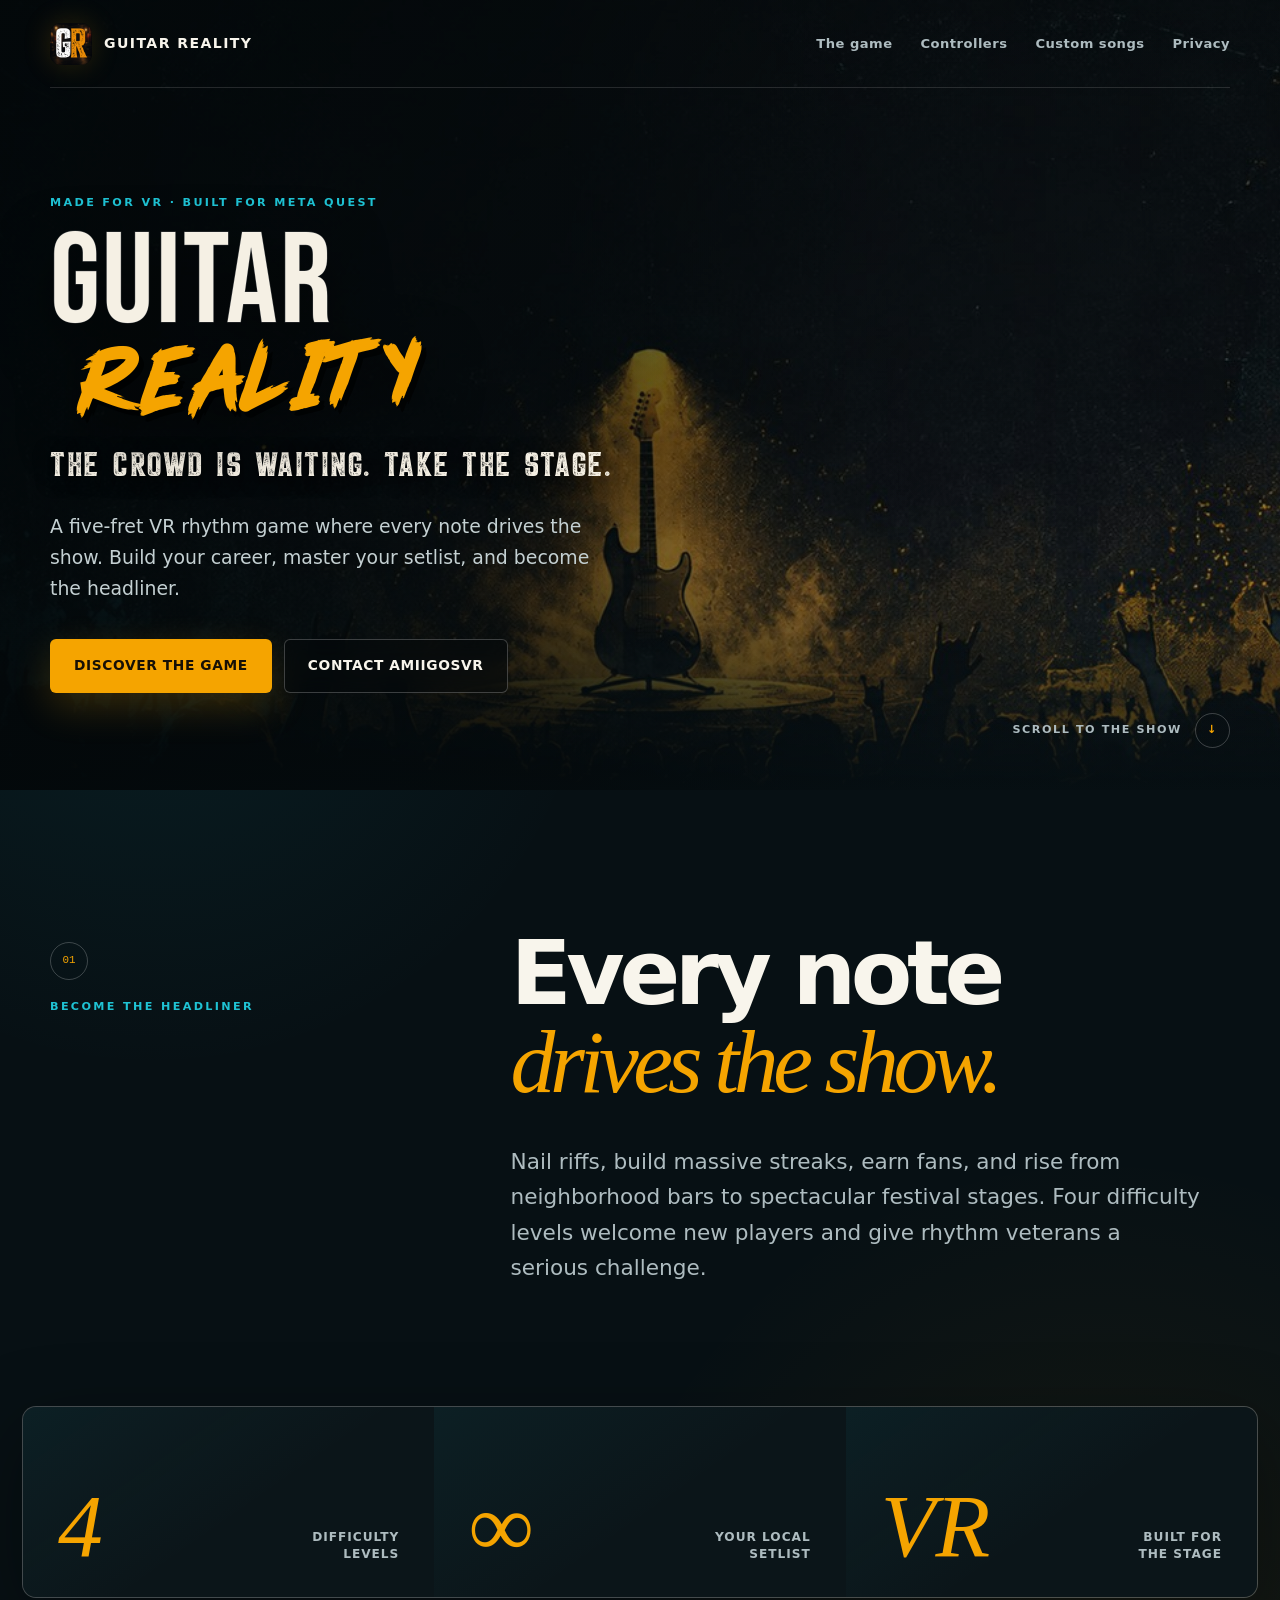
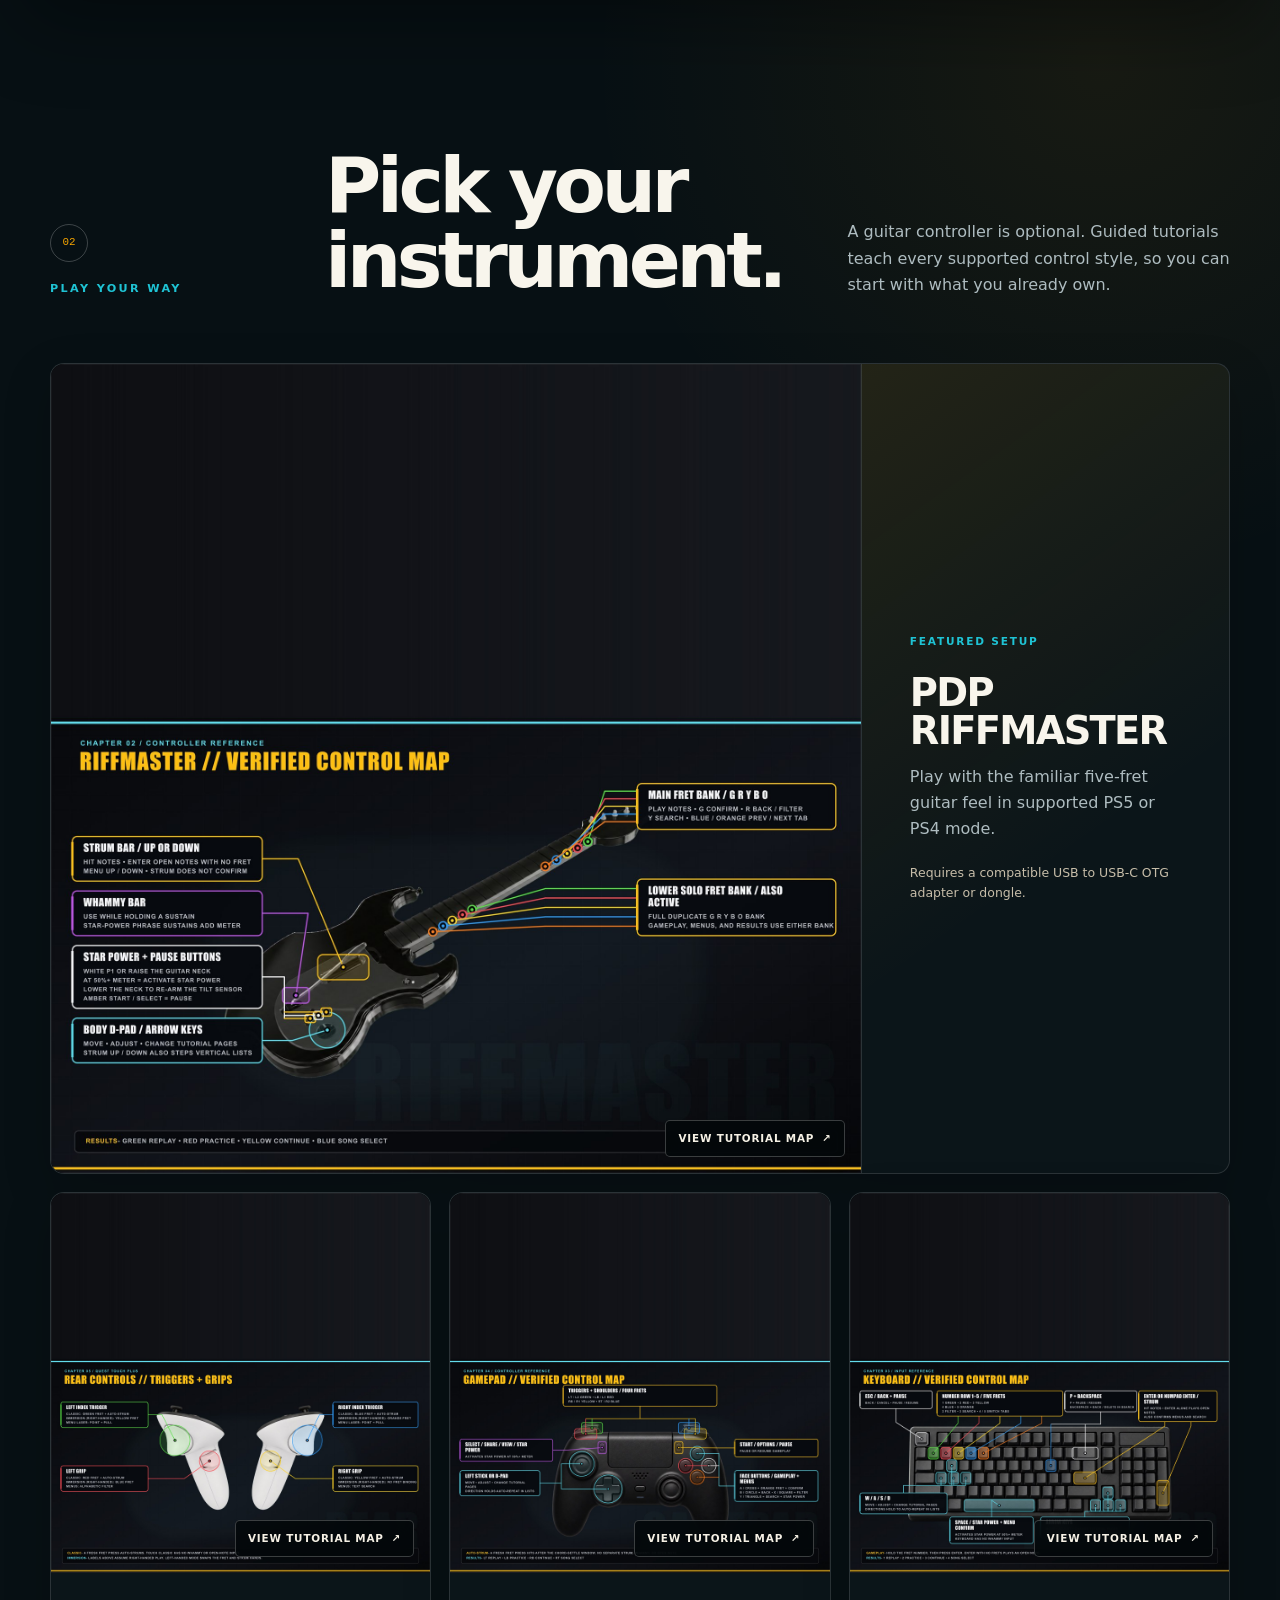
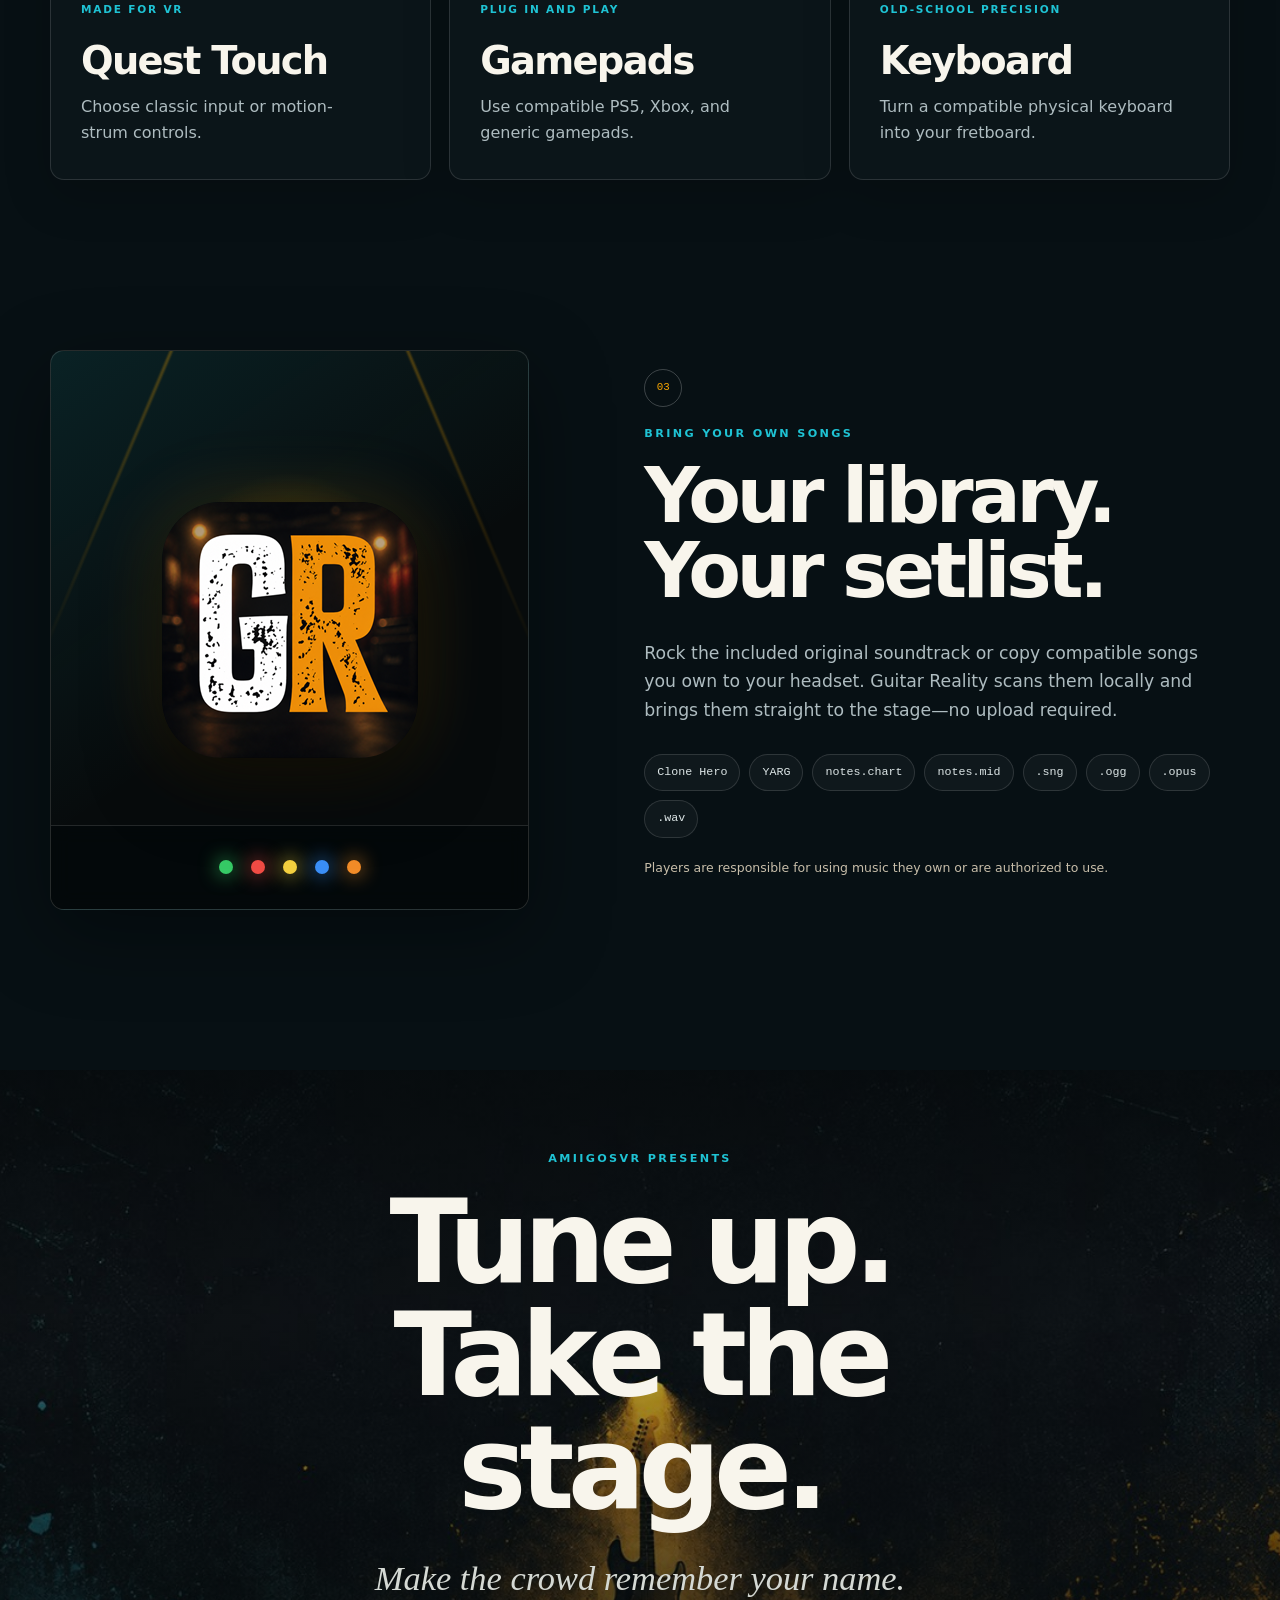
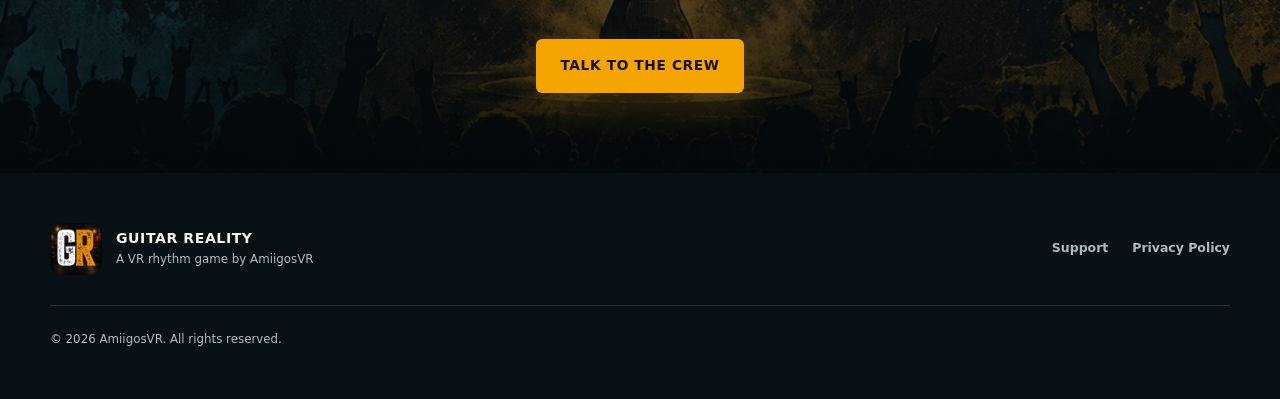
==== commit 71c2e1a3: "update screenshots" ====
--- a/index.html
+++ b/index.html
@@ -37,8 +37,10 @@
       <div class="hero-art" aria-hidden="true"></div>
       <div class="hero-content">
         <p class="eyebrow">Made for VR &middot; Built for Meta Quest</p>
-        <h1 id="hero-title" class="sr-only">Guitar Reality</h1>
-        <img class="hero-logo" src="assets/guitar-reality-logo.png" alt="Guitar Reality" width="1400" height="370">
+        <h1 id="hero-title" class="hero-wordmark" aria-label="Guitar Reality">
+          <span class="wordmark-guitar" aria-hidden="true">Guitar</span>
+          <span class="wordmark-reality" aria-hidden="true">Reality</span>
+        </h1>
         <p class="hero-tagline">The crowd is waiting. Take the stage.</p>
         <p class="hero-copy">
           A five-fret VR rhythm game where every note drives the show. Build your
@@ -100,9 +102,10 @@
 
       <div class="controller-grid">
         <article class="controller-card controller-card-featured">
-          <div class="controller-image">
-            <img src="assets/riffmaster.jpg" alt="PDP RIFFMASTER guitar controller connected to a Meta Quest headset through a USB adapter" width="1200" height="675" loading="lazy">
-          </div>
+          <a class="controller-image" href="assets/riffmaster-control-map.jpg" target="_blank" rel="noopener" aria-label="Open the full Riffmaster tutorial control map">
+            <img src="assets/riffmaster-control-map.jpg" alt="Guitar Reality's in-game Riffmaster tutorial map showing frets, strum bar, whammy, Star Power, pause buttons, and menu controls" width="1800" height="1800" loading="lazy">
+            <span class="map-action">View tutorial map <span aria-hidden="true">&#8599;</span></span>
+          </a>
           <div class="controller-copy">
             <p class="card-label">Featured setup</p>
             <h3>PDP RIFFMASTER</h3>
@@ -112,9 +115,10 @@
         </article>
 
         <article class="controller-card">
-          <div class="controller-image">
-            <img src="assets/touch-controllers.jpg" alt="Meta Quest Touch controllers with Guitar Reality fret mappings" width="1200" height="675" loading="lazy">
-          </div>
+          <a class="controller-image" href="assets/touch-control-map.jpg" target="_blank" rel="noopener" aria-label="Open the full Quest Touch tutorial control map">
+            <img src="assets/touch-control-map.jpg" alt="Guitar Reality's in-game Quest Touch rear control map showing trigger and grip bindings" width="1800" height="1800" loading="lazy">
+            <span class="map-action">View tutorial map <span aria-hidden="true">&#8599;</span></span>
+          </a>
           <div class="controller-copy">
             <p class="card-label">Made for VR</p>
             <h3>Quest Touch</h3>
@@ -123,9 +127,10 @@
         </article>
 
         <article class="controller-card">
-          <div class="controller-image">
-            <img src="assets/gamepad.jpg" alt="Gamepad with Guitar Reality fret mappings" width="1200" height="675" loading="lazy">
-          </div>
+          <a class="controller-image" href="assets/gamepad-control-map.jpg" target="_blank" rel="noopener" aria-label="Open the full gamepad tutorial control map">
+            <img src="assets/gamepad-control-map.jpg" alt="Guitar Reality's in-game universal gamepad tutorial map showing fret and menu bindings" width="1800" height="1800" loading="lazy">
+            <span class="map-action">View tutorial map <span aria-hidden="true">&#8599;</span></span>
+          </a>
           <div class="controller-copy">
             <p class="card-label">Plug in and play</p>
             <h3>Gamepads</h3>
@@ -134,9 +139,10 @@
         </article>
 
         <article class="controller-card">
-          <div class="controller-image">
-            <img src="assets/keyboard.jpg" alt="Physical keyboard with Guitar Reality fret mappings" width="1200" height="675" loading="lazy">
-          </div>
+          <a class="controller-image" href="assets/keyboard-control-map.jpg" target="_blank" rel="noopener" aria-label="Open the full keyboard tutorial control map">
+            <img src="assets/keyboard-control-map.jpg" alt="Guitar Reality's in-game keyboard tutorial map showing fret, strum, Star Power, and navigation keys" width="1800" height="1800" loading="lazy">
+            <span class="map-action">View tutorial map <span aria-hidden="true">&#8599;</span></span>
+          </a>
           <div class="controller-copy">
             <p class="card-label">Old-school precision</p>
             <h3>Keyboard</h3>
--- a/styles.css
+++ b/styles.css
@@ -1,3 +1,21 @@
+@font-face {
+  font-family: "GR Bebas";
+  src: url("assets/bebas-neue.ttf") format("truetype");
+  font-display: swap;
+}
+
+@font-face {
+  font-family: "GR Brush";
+  src: url("assets/pink-blue.ttf") format("truetype");
+  font-display: swap;
+}
+
+@font-face {
+  font-family: "GR Print";
+  src: url("assets/truens-one-print.otf") format("opentype");
+  font-display: swap;
+}
+
 :root {
   color-scheme: dark;
   --ink: #05090b;
@@ -300,19 +318,57 @@
   margin: 96px auto 0;
 }
 
-.hero-logo {
-  width: min(620px, 72vw);
-  margin: 20px 0 18px;
-  filter: drop-shadow(0 18px 28px rgba(0, 0, 0, 0.55));
+.hero-wordmark {
+  display: block;
+  width: fit-content;
+  max-width: min(760px, 100%);
+  margin: 26px 0 30px;
+  letter-spacing: 0;
+  filter: drop-shadow(0 18px 28px rgba(0, 0, 0, 0.62));
+  white-space: normal;
+}
+
+.wordmark-guitar,
+.wordmark-reality {
+  display: block;
+  width: fit-content;
+}
+
+.wordmark-guitar {
+  color: var(--paper);
+  font-family: "GR Bebas", Impact, sans-serif;
+  font-size: clamp(5.8rem, 10vw, 8.7rem);
+  font-weight: 400;
+  letter-spacing: 0.018em;
+  line-height: 0.72;
+  text-transform: uppercase;
+  -webkit-text-stroke: 1px rgba(255, 255, 255, 0.22);
+}
+
+.wordmark-reality {
+  margin-top: 0.12em;
+  margin-left: 0.25em;
+  transform: rotate(-2deg);
+  color: var(--amber);
+  font-family: "GR Brush", "Arial Black", sans-serif;
+  font-size: clamp(4.8rem, 8.2vw, 7.2rem);
+  font-weight: 400;
+  line-height: 0.68;
+  text-transform: uppercase;
+  text-shadow: 5px 6px 0 rgba(0, 0, 0, 0.6);
 }
 
 .hero-tagline {
   margin: 0;
   color: var(--paper);
-  font-family: Georgia, "Times New Roman", serif;
-  font-size: clamp(1.75rem, 3.8vw, 3rem);
-  font-style: italic;
-  line-height: 1.12;
+  font-family: "GR Print", Impact, sans-serif;
+  font-size: clamp(1.65rem, 3.4vw, 2.75rem);
+  font-style: normal;
+  font-weight: 400;
+  letter-spacing: 0.035em;
+  line-height: 1.08;
+  text-transform: uppercase;
+  text-shadow: 0 4px 18px rgba(0, 0, 0, 0.75);
 }
 
 .hero-copy {
@@ -475,9 +531,11 @@
 
 .controller-image {
   position: relative;
+  display: block;
   overflow: hidden;
-  aspect-ratio: 16 / 9;
+  aspect-ratio: 1;
   background: #030505;
+  text-decoration: none;
 }
 
 .controller-image::after {
@@ -491,12 +549,36 @@
 .controller-image img {
   width: 100%;
   height: 100%;
-  object-fit: cover;
+  object-fit: contain;
   transition: transform 500ms ease;
 }
 
 .controller-card:hover .controller-image img {
   transform: scale(1.018);
+}
+
+.map-action {
+  position: absolute;
+  right: 16px;
+  bottom: 16px;
+  display: inline-flex;
+  align-items: center;
+  gap: 8px;
+  padding: 9px 12px;
+  border: 1px solid rgba(255, 255, 255, 0.22);
+  border-radius: 5px;
+  background: rgba(3, 8, 10, 0.86);
+  color: var(--paper);
+  font-size: 0.65rem;
+  font-weight: 900;
+  letter-spacing: 0.08em;
+  text-transform: uppercase;
+  backdrop-filter: blur(8px);
+}
+
+.controller-image:hover .map-action {
+  border-color: var(--amber);
+  color: var(--amber-light);
 }
 
 .controller-copy {
@@ -718,13 +800,6 @@
   padding-block: 80px;
 }
 
-.policy-hero-copy > img {
-  width: 82px;
-  margin-bottom: 27px;
-  border-radius: 19px;
-  box-shadow: 0 16px 48px rgba(0,0,0,0.45);
-}
-
 .policy-hero h1 {
   max-width: 900px;
   margin: 18px 0 28px;
@@ -997,7 +1072,7 @@
   }
 
   .controller-card:last-child .controller-image {
-    aspect-ratio: 2 / 1;
+    aspect-ratio: 1;
   }
 
   .policy-layout {
@@ -1100,7 +1175,7 @@
   }
 
   .controller-card:last-child .controller-image {
-    aspect-ratio: 16 / 9;
+    aspect-ratio: 1;
   }
 
   .songs {
@@ -1145,13 +1220,24 @@
     font-size: 0.78rem;
   }
 
-  .hero-logo {
-    width: 100%;
-    margin-block: 15px;
+  .hero-wordmark {
+    margin-block: 20px 28px;
+  }
+
+  .wordmark-guitar {
+    font-size: clamp(5.8rem, 27vw, 8.5rem);
+  }
+
+  .wordmark-reality {
+    width: fit-content;
+    margin-top: 0.16em;
+    margin-left: 0.12em;
+    font-size: clamp(4.7rem, 22vw, 7rem);
   }
 
   .hero-tagline {
-    font-size: 1.7rem;
+    max-width: 430px;
+    font-size: 1.65rem;
   }
 
   .hero-actions,
